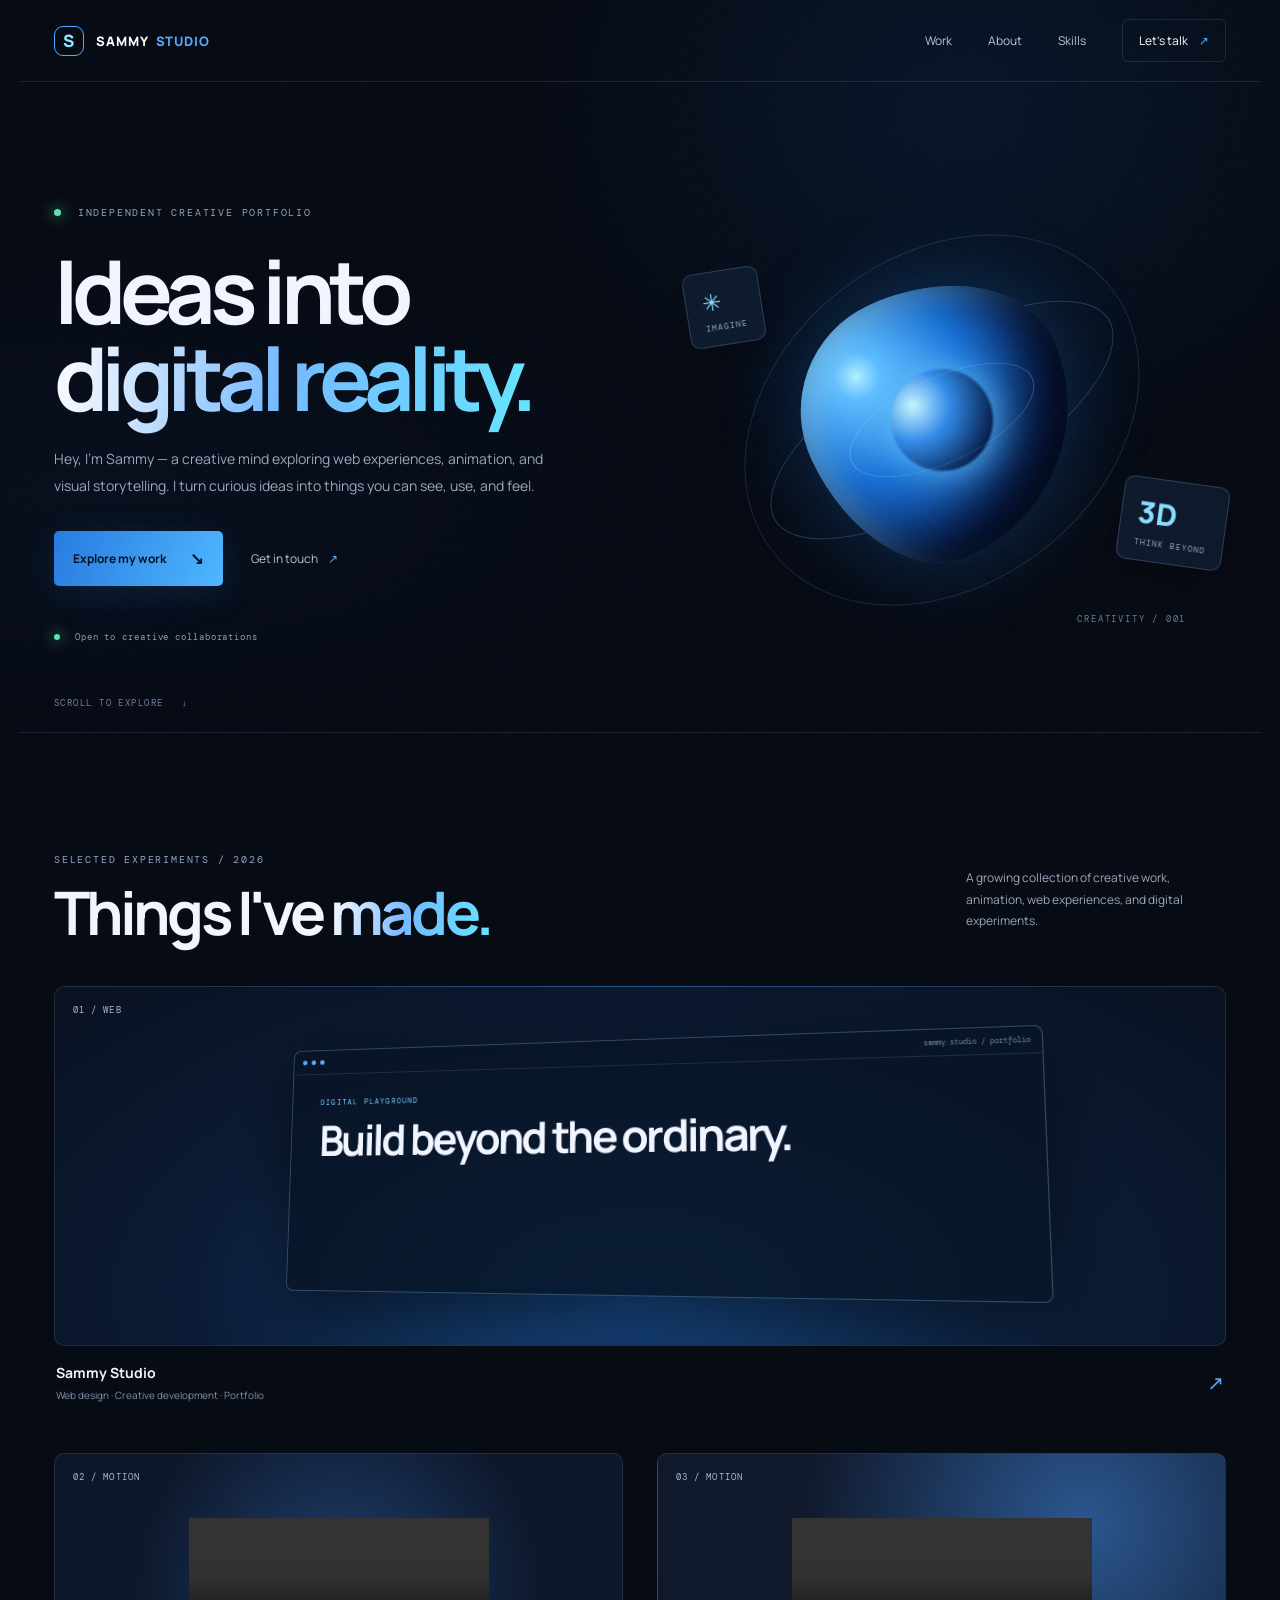
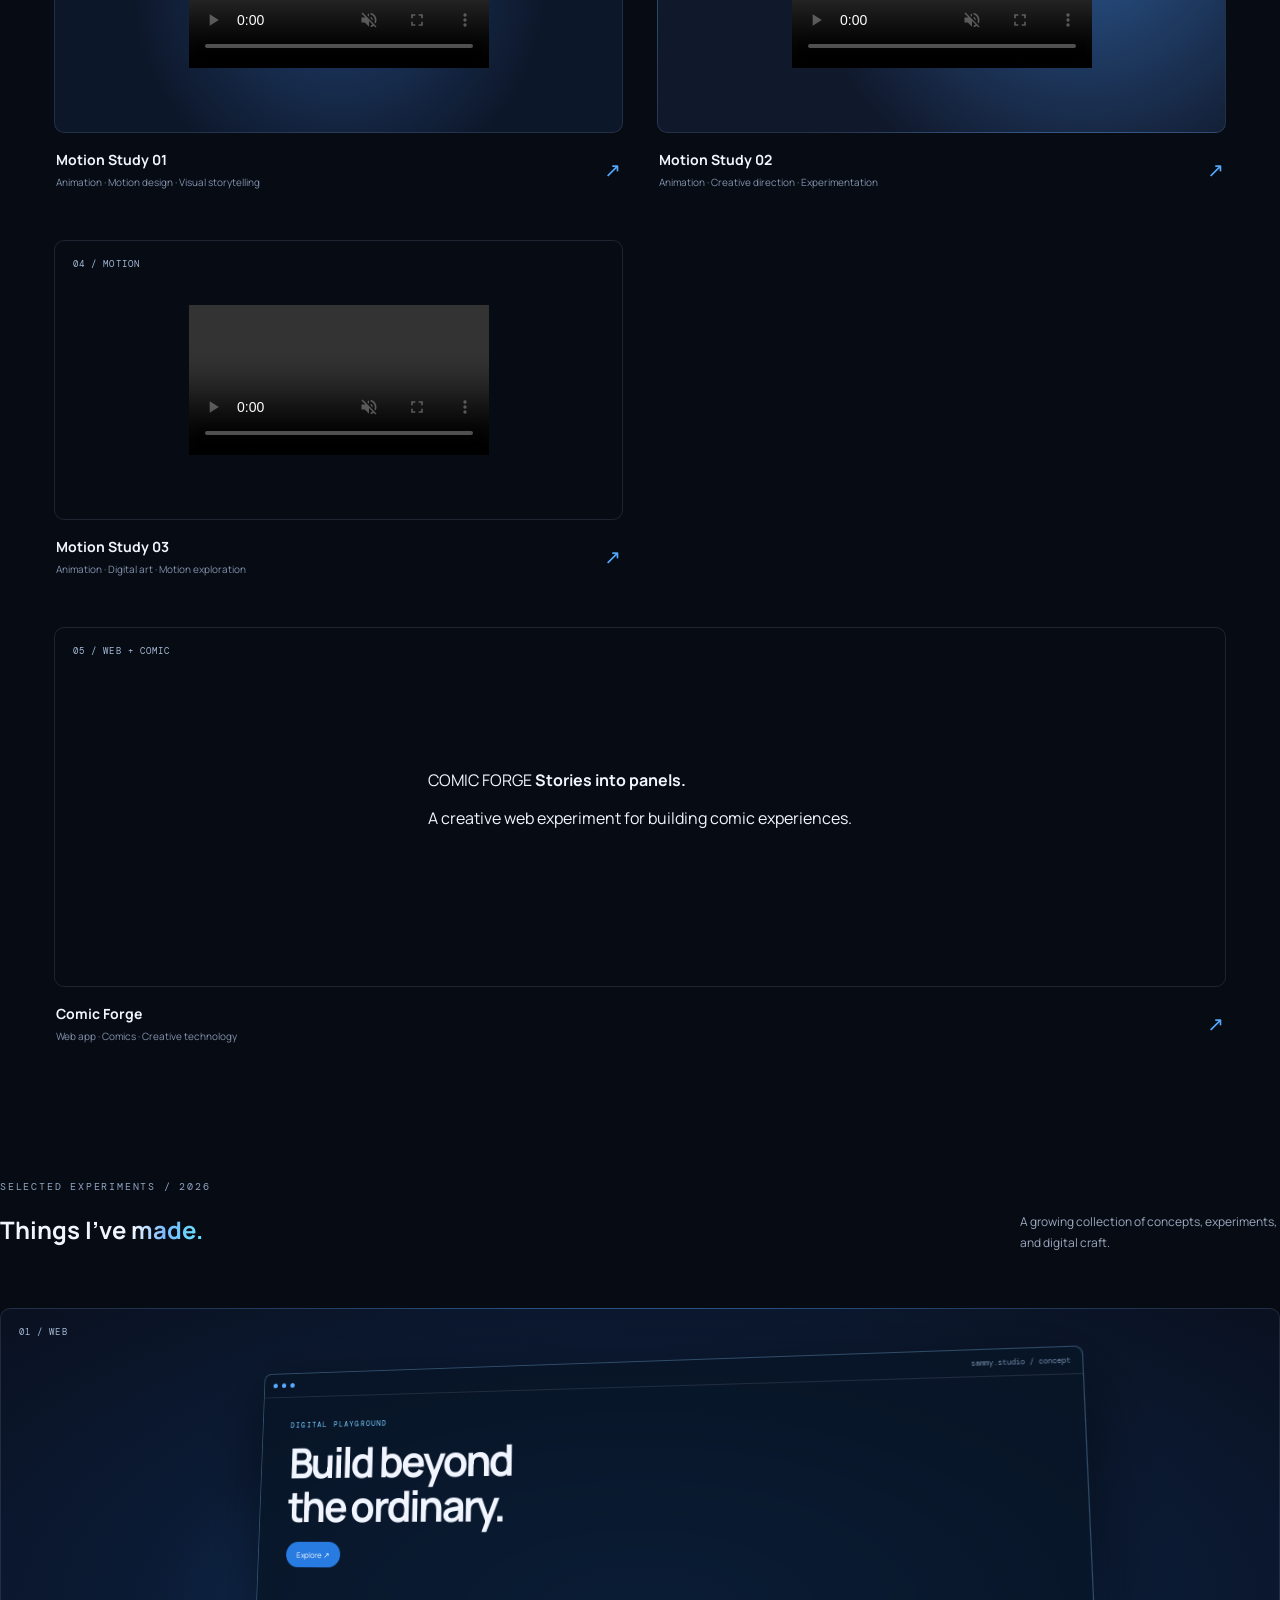
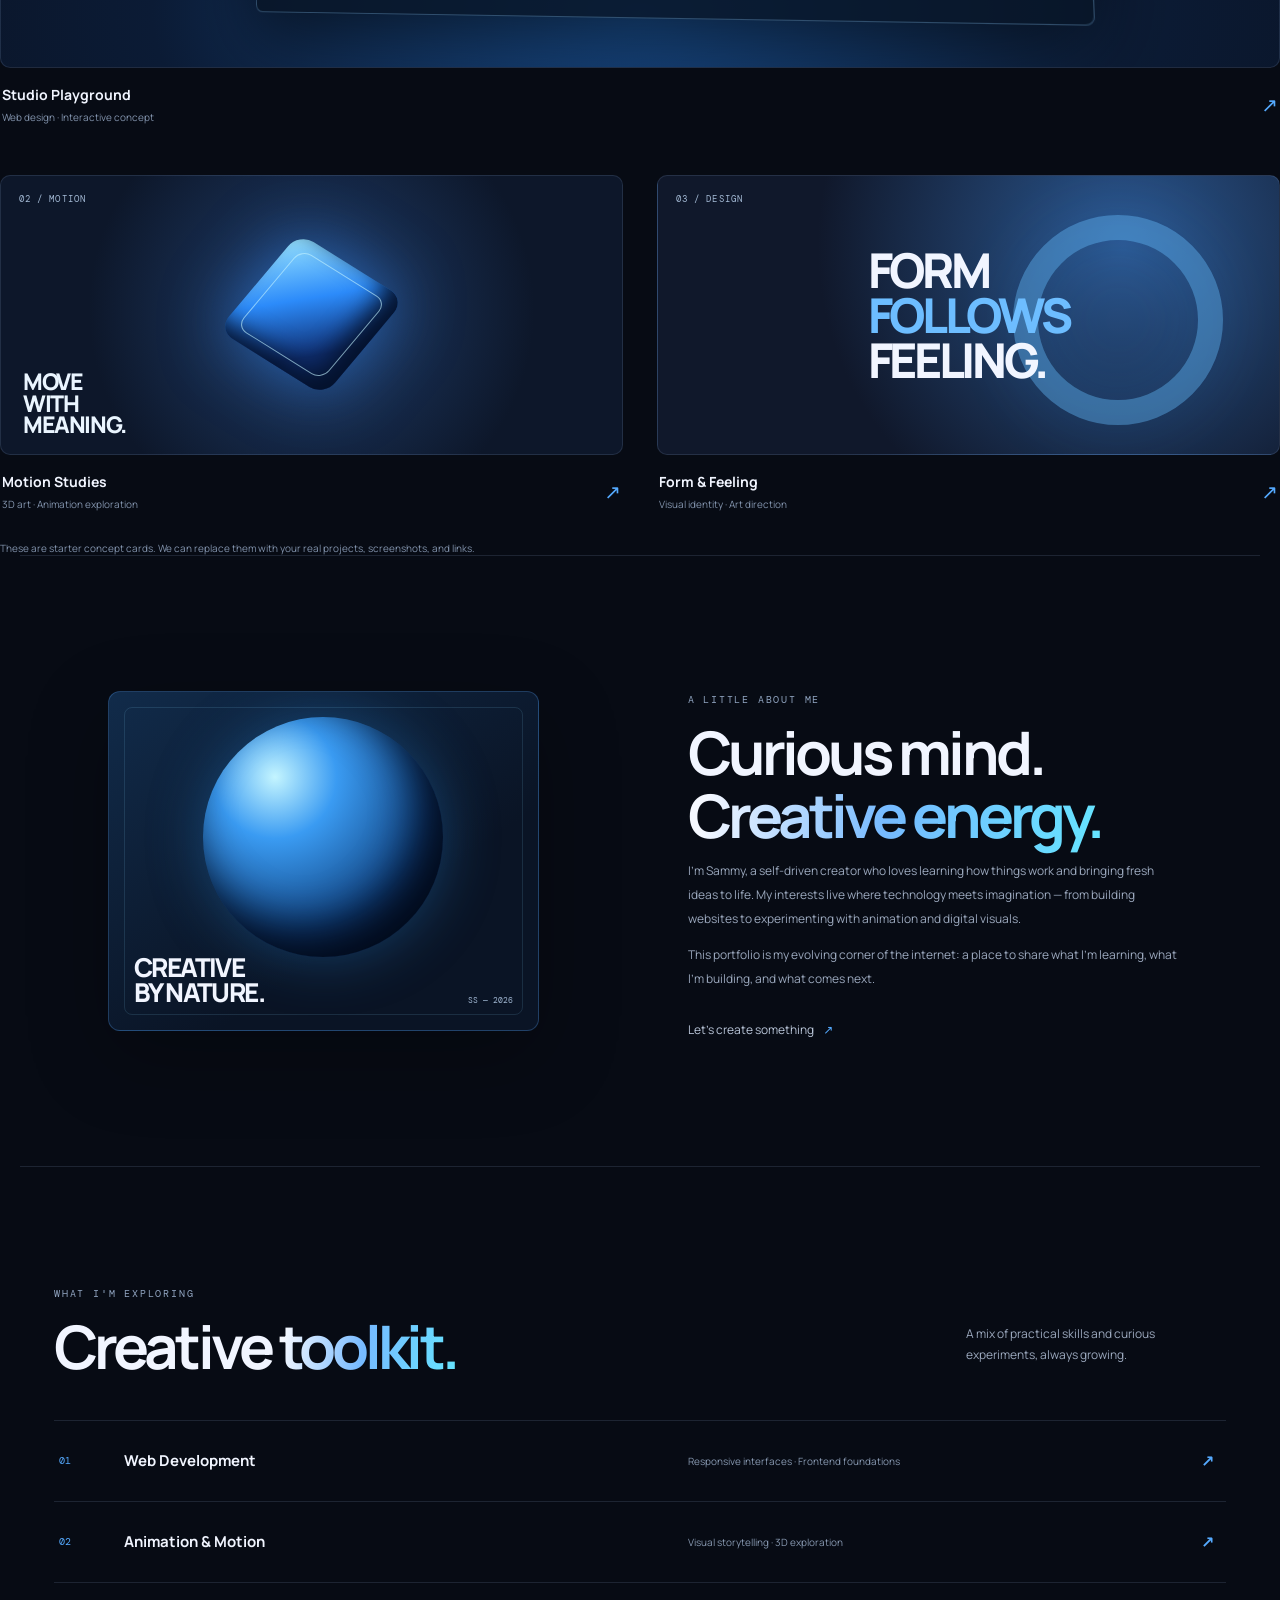
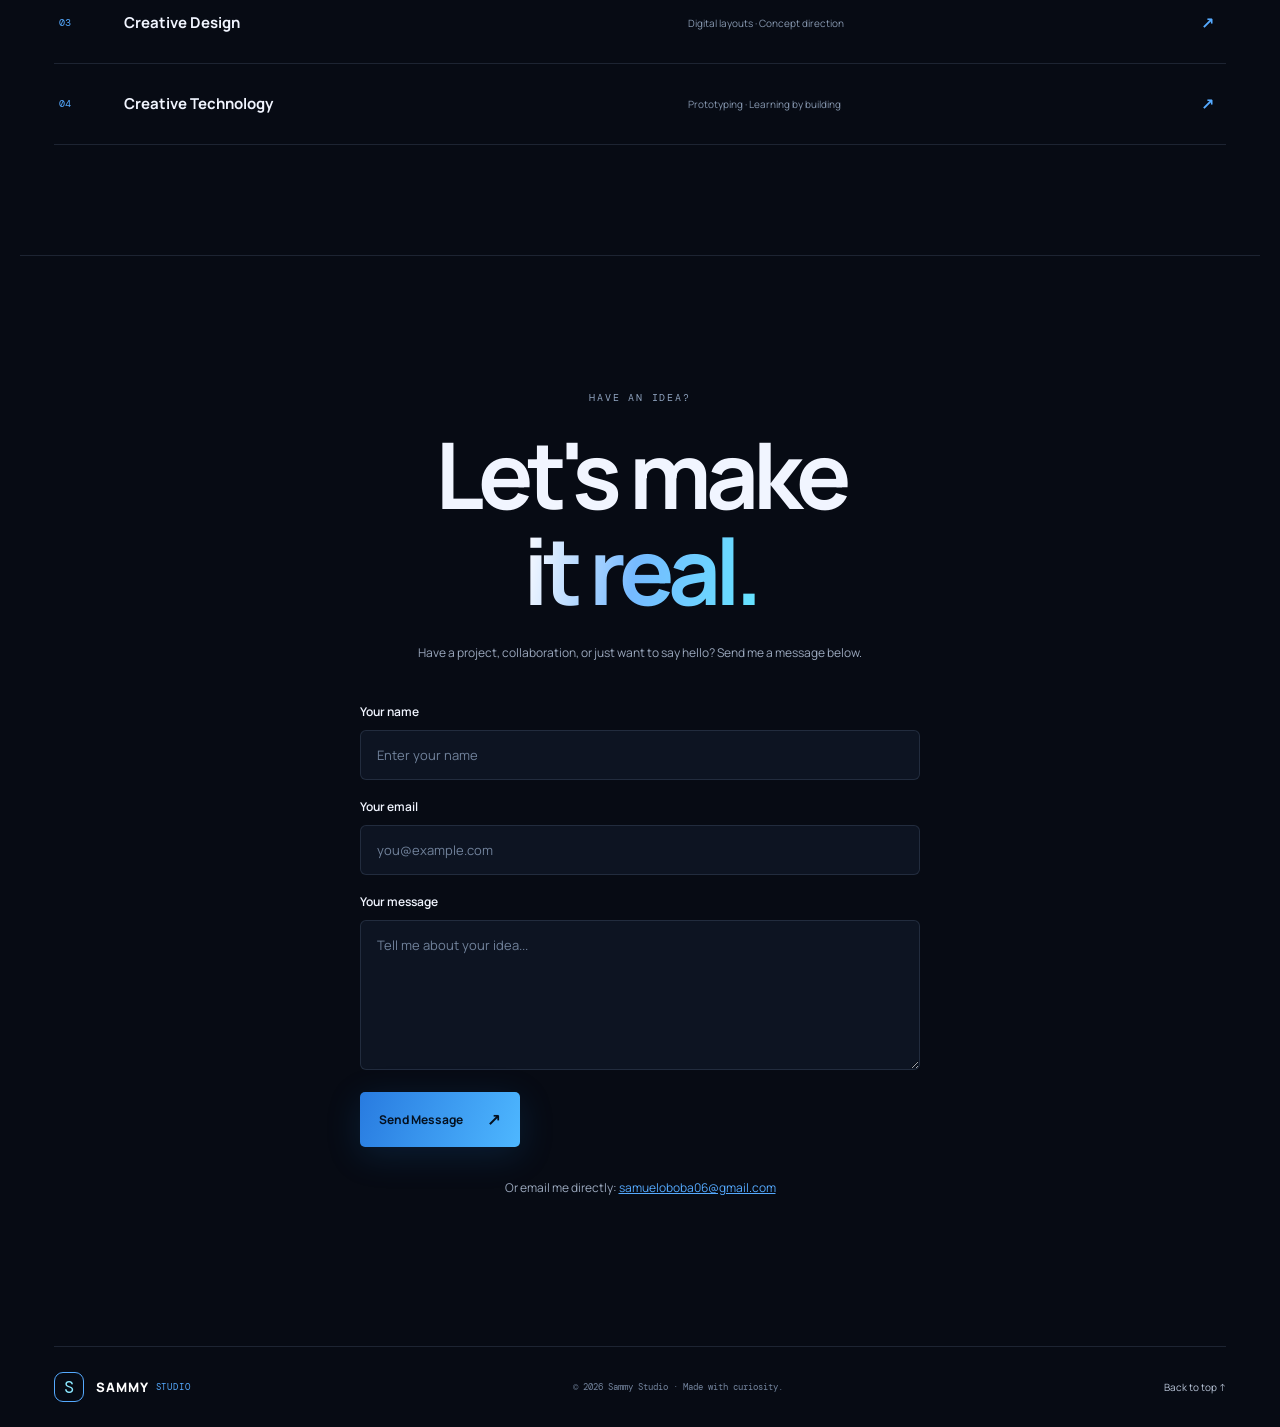
==== index.html @ 6eb40ecf "Upgrade Work section with animation portfolio" ====
<!doctype html>
<html lang="en">
<head>
  <meta charset="utf-8">
  <meta name="viewport" content="width=device-width, initial-scale=1">
  <meta name="theme-color" content="#070b14">
<meta name="description" content="Explore Sammy Studio, the creative portfolio of Sammy Oboba. Discover web development, animation, digital design, creative experiments, and visual storytelling.">
<meta name="author" content="Sammy Oboba">
<meta name="robots" content="index, follow">
<meta name="google-site-verification" content="6z8TaDFOB6Qj9SdnZhwxm7fcAwrLEyu1eIKsAoFctFU" />
<meta property="og:type" content="website">
<meta property="og:title" content="Sammy Studio — Creative Portfolio">
<meta property="og:description" content="Ideas into digital reality. Explore creative web experiences, animation, and visual storytelling by Sammy.">
<meta property="og:url" content="https://sammy-studio-ten.vercel.app/">
<meta name="twitter:card" content="summary"> 
  <title>Sammy Studio — Creative Portfolio</title>
  <link rel="stylesheet" href="styles.css">
</head>
<body>
  <div class="noise"></div>
  <header class="nav">
    <a class="brand" href="#home"><span class="brand-mark">S</span> SAMMY<span class="blue">STUDIO</span></a>
    <button class="menu" aria-label="Toggle menu" aria-expanded="false">☰</button>
    <nav>
      <a href="#work">Work</a><a href="#about">About</a><a href="#skills">Skills</a>
      <a class="nav-cta" href="#contact">Let's talk <span>↗</span></a>
    </nav>
  </header>
  <main>
    <section class="hero" id="home">
      <div class="hero-copy">
        <p class="eyebrow"><i></i> INDEPENDENT CREATIVE PORTFOLIO</p>
        <h1>Ideas into<br><span class="gradient">digital reality.</span></h1>
        <p class="intro">Hey, I'm Sammy — a creative mind exploring web experiences, animation, and visual storytelling. I turn curious ideas into things you can see, use, and feel.</p>
        <div class="actions">
          <a class="button primary" href="#work">Explore my work <span>↘</span></a>
          <a class="text-link" href="#contact">Get in touch <span>↗</span></a>
        </div>
        <div class="availability"><span class="pulse"></span> Open to creative collaborations</div>
      </div>
      <div class="hero-art" aria-label="Abstract 3D blue sculptural artwork">
        <div class="orbit orbit-one"></div><div class="orbit orbit-two"></div>
        <div class="orb"><div class="orb-core"></div></div>
        <div class="float-card card-a">✳ <small>IMAGINE</small></div>
        <div class="float-card card-b"><span>3D</span><small>THINK BEYOND</small></div>
        <div class="art-caption">CREATIVITY / 001</div>
      </div>
      <div class="scroll-note">SCROLL TO EXPLORE <span>↓</span></div>
    </section>

  <section class="work section" id="work">
  <div class="section-head">
    <div>
      <p class="eyebrow">SELECTED EXPERIMENTS / 2026</p>
      <h2>Things I've <span class="gradient">made.</span></h2>
    </div>
    <p class="section-note">
      A growing collection of creative work, animation, web experiences, and digital experiments.
    </p>
  </div>

  <div class="project-grid">

    <!-- WEB / PORTFOLIO -->
    <article class="project project-wide">
      <div class="project-visual visual-one">
        <div class="window">
          <div class="window-top">
            <b></b><b></b><b></b>
            <span>sammy.studio / portfolio</span>
          </div>
          <div class="window-body">
            <div class="mini-label">DIGITAL PLAYGROUND</div>
            <strong>Build beyond the ordinary.</strong>
          </div>
        </div>
        <span class="visual-index">01 / WEB</span>
      </div>

      <div class="project-meta">
        <div>
          <h3>Sammy Studio</h3>
          <p>Web design · Creative development · Portfolio</p>
        </div>
        <span class="arrow">↗</span>
      </div>
    </article>


    <!-- ANIMATION 01 -->
    <article class="project">
      <div class="project-visual visual-two">
        <video controls muted playsinline preload="metadata">
          <source src="VID-20261006-WA0003.mp4" type="video/mp4">
          Your browser does not support video playback.
        </video>
        <span class="visual-index">02 / MOTION</span>
      </div>

      <div class="project-meta">
        <div>
          <h3>Motion Study 01</h3>
          <p>Animation · Motion design · Visual storytelling</p>
        </div>
        <span class="arrow">↗</span>
      </div>
    </article>


    <!-- ANIMATION 02 -->
    <article class="project">
      <div class="project-visual visual-three">
        <video controls muted playsinline preload="metadata">
          <source src="VID-20261006-WA0004.mp4" type="video/mp4">
          Your browser does not support video playback.
        </video>
        <span class="visual-index">03 / MOTION</span>
      </div>

      <div class="project-meta">
        <div>
          <h3>Motion Study 02</h3>
          <p>Animation · Creative direction · Experimentation</p>
        </div>
        <span class="arrow">↗</span>
      </div>
    </article>


    <!-- ANIMATION 03 -->
    <article class="project">
      <div class="project-visual visual-four">
        <video controls muted playsinline preload="metadata">
          <source src="VID-20261006-WA0005.mp4" type="video/mp4">
          Your browser does not support video playback.
        </video>
        <span class="visual-index">04 / MOTION</span>
      </div>

      <div class="project-meta">
        <div>
          <h3>Motion Study 03</h3>
          <p>Animation · Digital art · Motion exploration</p>
        </div>
        <span class="arrow">↗</span>
      </div>
    </article>


    <!-- COMIC FORGE -->
    <article class="project project-wide">
      <div class="project-visual visual-five">
        <div class="comic-preview">
          <span class="comic-label">COMIC FORGE</span>
          <strong>Stories into panels.</strong>
          <p>A creative web experiment for building comic experiences.</p>
        </div>
        <span class="visual-index">05 / WEB + COMIC</span>
      </div>

      <div class="project-meta">
        <div>
          <h3>Comic Forge</h3>
          <p>Web app · Comics · Creative technology</p>
        </div>
        <span class="arrow">↗</span>
      </div>
    </article>

  </div>
      </section>
      <div class="section-head">
        <div><p class="eyebrow">SELECTED EXPERIMENTS / 2026</p><h2>Things I've <span class="gradient">made.</span></h2></div>
        <p class="section-note">A growing collection of concepts, experiments, and digital craft.</p>
      </div>
      <div class="project-grid">
        <article class="project project-wide">
          <div class="project-visual visual-one">
            <div class="window">
              <div class="window-top"><b></b><b></b><b></b><span>sammy.studio / concept</span></div>
              <div class="window-body"><div class="mini-label">DIGITAL PLAYGROUND</div><strong>Build beyond<br>the ordinary.</strong><div class="mini-pill">Explore ↗</div></div>
            </div>
            <span class="visual-index">01 / WEB</span>
          </div>
          <div class="project-meta"><div><h3>Studio Playground</h3><p>Web design · Interactive concept</p></div><span class="arrow">↗</span></div>
        </article>
        <article class="project">
          <div class="project-visual visual-two"><div class="shape-cube"><span></span></div><span class="visual-index">02 / MOTION</span><div class="visual-word">MOVE<br>WITH<br>MEANING.</div></div>
          <div class="project-meta"><div><h3>Motion Studies</h3><p>3D art · Animation exploration</p></div><span class="arrow">↗</span></div>
        </article>
        <article class="project">
          <div class="project-visual visual-three"><div class="poster-type">FORM<br><em>FOLLOWS</em><br>FEELING.</div><div class="poster-ring"></div><span class="visual-index">03 / DESIGN</span></div>
          <div class="project-meta"><div><h3>Form & Feeling</h3><p>Visual identity · Art direction</p></div><span class="arrow">↗</span></div>
        </article>
      </div>
      <p class="demo-note">These are starter concept cards. We can replace them with your real projects, screenshots, and links.</p>
    </section>

    <section class="about section" id="about">
      <div class="about-visual"><div class="about-frame"><div class="about-sphere"></div><span>CREATIVE<br>BY NATURE.</span><small>SS — 2026</small></div></div>
      <div class="about-copy">
        <p class="eyebrow">A LITTLE ABOUT ME</p>
        <h2>Curious mind.<br><span class="gradient">Creative energy.</span></h2>
        <p>I'm Sammy, a self-driven creator who loves learning how things work and bringing fresh ideas to life. My interests live where technology meets imagination — from building websites to experimenting with animation and digital visuals.</p>
        <p>This portfolio is my evolving corner of the internet: a place to share what I'm learning, what I'm building, and what comes next.</p>
        <a class="text-link" href="#contact">Let's create something <span>↗</span></a>
      </div>
    </section>

    <section class="skills section" id="skills">
      <div class="section-head">
        <div><p class="eyebrow">WHAT I'M EXPLORING</p><h2>Creative <span class="gradient">toolkit.</span></h2></div>
        <p class="section-note">A mix of practical skills and curious experiments, always growing.</p>
      </div>
      <div class="skill-list">
        <div><span>01</span><h3>Web Development</h3><p>Responsive interfaces · Frontend foundations</p><b>↗</b></div>
        <div><span>02</span><h3>Animation & Motion</h3><p>Visual storytelling · 3D exploration</p><b>↗</b></div>
        <div><span>03</span><h3>Creative Design</h3><p>Digital layouts · Concept direction</p><b>↗</b></div>
        <div><span>04</span><h3>Creative Technology</h3><p>Prototyping · Learning by building</p><b>↗</b></div>
      </div>
    </section>

    <section class="contact section" id="contact">
      <p class="eyebrow">HAVE AN IDEA?</p>
      <h2>Let's make<br><span class="gradient">it real.</span></h2>
      <p>Have a project, collaboration, or just want to say hello? Send me a message below.</p>
      <form action="https://formspree.io/f/xdekqbvd" method="POST" class="contact-form">
        <label for="contact-name">Your name</label>
        <input id="contact-name" type="text" name="name" autocomplete="name" placeholder="Enter your name" required>
        <label for="contact-email">Your email</label>
        <input id="contact-email" type="email" name="email" autocomplete="email" placeholder="you@example.com" required>
        <label for="contact-message">Your message</label>
        <textarea id="contact-message" name="message" rows="6" placeholder="Tell me about your idea..." required></textarea>
        <input type="hidden" name="_subject" value="New message from Sammy Studio portfolio">
        <button class="button primary" type="submit">Send Message <span>↗</span></button>
      </form>
      <p class="contact-email">Or email me directly: <a href="mailto:samueloboba06@gmail.com">samueloboba06@gmail.com</a></p>
    </section>
  </main>
  <footer>
    <a class="brand" href="#home"><span class="brand-mark">S</span> SAMMY<span class="blue">STUDIO</span></a>
    <span>© 2026 Sammy Studio · Made with curiosity.</span>
    <a href="#home">Back to top ↑</a>
  </footer>
  <script src="script.js"></script>
</body>
</html>
---- styles.css ----
@import url('https://fonts.googleapis.com/css2?family=DM+Mono:wght@400;500&family=Manrope:wght@400;500;600;700;800&display=swap');
:root{--bg:#070b14;--panel:#0d1422;--text:#f1f5ff;--muted:#9ba8bd;--blue:#55aaff;--cyan:#8be8ff;--line:rgba(164,190,230,.14)}*{box-sizing:border-box}html{scroll-behavior:smooth;scroll-padding-top:90px}body{margin:0;background:var(--bg);color:var(--text);font-family:Manrope,system-ui,sans-serif;overflow-x:hidden}body:before{content:"";position:fixed;inset:0;pointer-events:none;background:radial-gradient(ellipse at 75% 12%,rgba(26,105,210,.12),transparent 34%),radial-gradient(ellipse at 8% 55%,rgba(25,74,150,.08),transparent 38%);z-index:-1}.noise{position:fixed;inset:0;opacity:.035;pointer-events:none;z-index:5;background-image:url("data:image/svg+xml,%3Csvg viewBox='0 0 180 180' xmlns='http://www.w3.org/2000/svg'%3E%3Cfilter id='n'%3E%3CfeTurbulence type='fractalNoise' baseFrequency='.9' numOctaves='3' stitchTiles='stitch'/%3E%3C/filter%3E%3Crect width='100%25' height='100%25' filter='url(%23n)' opacity='.4'/%3E%3C/svg%3E")}.nav{height:82px;display:flex;align-items:center;justify-content:space-between;max-width:1240px;padding:0 34px;margin:auto;border-bottom:1px solid var(--line);position:relative;z-index:10}.brand{display:flex;align-items:center;gap:7px;color:white;text-decoration:none;font-weight:800;letter-spacing:.07em;font-size:13px}.brand-mark{display:grid;place-items:center;width:30px;height:30px;border:1px solid var(--blue);border-radius:9px;color:var(--cyan);font-size:17px;margin-right:5px}.blue{color:var(--blue)}nav{display:flex;align-items:center;gap:36px}nav a,.text-link,footer>a{font-size:12px;color:#b9c5d8;text-decoration:none;transition:.2s}nav a:hover,.text-link:hover,footer>a:hover{color:white}.nav-cta{border:1px solid var(--line);padding:12px 16px;border-radius:6px;color:white}nav span{color:var(--blue);margin-left:9px}.menu{display:none;background:none;border:0;color:white;font-size:22px}.hero{max-width:1240px;margin:auto;min-height:650px;padding:95px 34px 70px;display:grid;grid-template-columns:1.03fr .97fr;align-items:center;position:relative}.eyebrow{font:10px 'DM Mono',monospace;letter-spacing:.18em;color:#90a4c0}.eyebrow i,.pulse{display:inline-block;width:7px;height:7px;border-radius:50%;background:#58e5b0;box-shadow:0 0 14px #58e5b0;margin-right:9px}.hero h1{font-size:clamp(50px,7vw,88px);letter-spacing:-.075em;line-height:.99;margin:28px 0 25px;font-weight:700}.gradient{background:linear-gradient(100deg,#f5f8ff 5%,#76baff 48%,#65e5ff 100%);-webkit-background-clip:text;background-clip:text;color:transparent}.intro{max-width:490px;color:var(--muted);font-size:14px;line-height:1.9}.actions{display:flex;align-items:center;gap:28px;margin-top:32px}.button{display:inline-flex;align-items:center;gap:24px;padding:16px 19px;border-radius:5px;text-decoration:none;font-size:12px;font-weight:700}.primary{background:linear-gradient(110deg,#287be0,#4eb7ff);color:#04101f;box-shadow:0 8px 35px #1e7ad52b}.button span{font-size:17px}.text-link span{color:var(--blue);margin-left:8px}.availability{margin-top:45px;color:#8b9bb2;font:9px 'DM Mono',monospace;letter-spacing:.1em}.availability .pulse{width:6px;height:6px}.hero-art{height:460px;position:relative;display:grid;place-items:center;perspective:900px}.orb{width:270px;height:270px;border-radius:43% 57% 62% 38%/43% 40% 60% 57%;background:radial-gradient(circle at 28% 22%,#b4efff 0,#5ebdff 8%,#1871d8 36%,#0c2d72 69%,#07142f 100%);box-shadow:inset -25px -25px 55px #030918,inset 12px 12px 28px #a0e5ff75,0 0 85px #1c81ed50;transform:rotate(-25deg);animation:float 7s ease-in-out infinite;position:relative}.orb:after{content:"";position:absolute;inset:13%;border:1px solid #a9e7ff52;border-radius:50%;transform:rotateX(65deg) rotateZ(30deg)}.orb-core{position:absolute;inset:31%;border-radius:50%;background:radial-gradient(circle at 30% 25%,#c7f5ff,#328be9 35%,#061a44 80%);filter:blur(1px);box-shadow:0 0 40px #69caff}.orbit{position:absolute;width:390px;height:150px;border:1px solid #55aaff48;border-radius:50%;transform:rotate(-31deg)}.orbit-two{width:330px;height:430px;transform:rotate(52deg);border-color:#75dfff27}.float-card{position:absolute;background:#101e32c9;border:1px solid #8bcaff38;backdrop-filter:blur(12px);box-shadow:0 15px 40px #0005;border-radius:10px;padding:13px 16px;color:#8bdcff}.float-card small{display:block;font:8px 'DM Mono',monospace;letter-spacing:.12em;color:#8ea7c4;margin-top:5px}.card-a{top:80px;left:5%;font-size:23px;transform:rotate(-9deg)}.card-b{right:0;bottom:85px;transform:rotate(8deg)}.card-b span{font-size:30px;font-weight:800}.art-caption{position:absolute;bottom:25px;right:7%;font:9px 'DM Mono';letter-spacing:.2em;color:#627b9c}.scroll-note{position:absolute;bottom:23px;left:34px;font:9px 'DM Mono';letter-spacing:.16em;color:#71849f}.scroll-note span{color:var(--blue);margin-left:12px}.section{max-width:1240px;margin:auto;padding:110px 34px}.work{border-top:1px solid var(--line)}.section-head{display:flex;justify-content:space-between;align-items:end;margin-bottom:42px}.section h2,.contact h2{font-size:clamp(38px,5vw,60px);letter-spacing:-.065em;line-height:1.05;margin:15px 0 0}.section-note{max-width:260px;color:var(--muted);font-size:12px;line-height:1.8}.project-grid{display:grid;grid-template-columns:1fr 1fr;gap:34px}.project-wide{grid-column:span 2}.project-visual{height:280px;border:1px solid var(--line);border-radius:10px;position:relative;overflow:hidden;display:grid;place-items:center}.project-wide .project-visual{height:360px}.visual-one{background:radial-gradient(ellipse at 50% 85%,#174b8a,#0b1b35 54%,#0a1120)}.window{width:65%;height:72%;border:1px solid #8acaff4d;border-radius:8px;background:#081426d9;box-shadow:0 20px 70px #0008;transform:perspective(700px) rotateX(4deg) rotateY(-8deg);overflow:hidden}.window-top{height:26px;border-bottom:1px solid #ffffff1a;display:flex;align-items:center;padding:0 10px;gap:5px}.window-top b{width:5px;height:5px;border-radius:50%;background:#59aaff}.window-top span{margin-left:auto;color:#7189a6;font:7px 'DM Mono'}.window-body{padding:25px 32px}.mini-label{font:8px 'DM Mono';letter-spacing:.15em;color:#75caff}.window-body strong{display:block;font-size:clamp(24px,4vw,45px);line-height:1.05;letter-spacing:-.06em;margin:13px 0}.mini-pill{font-size:8px;background:#287be0;color:white;border-radius:20px;padding:8px 12px;display:inline-block}.visual-index{position:absolute;left:18px;top:17px;font:9px 'DM Mono';letter-spacing:.12em;color:#a4bad5}.visual-two{background:radial-gradient(circle at 50% 48%,#203f6d,#0d172a 65%)}.shape-cube{width:125px;height:125px;position:absolute;transform:rotate(32deg) skew(-8deg);background:linear-gradient(135deg,#9de8ff,#2c8bfa 40%,#102f71 75%);box-shadow:inset -20px -10px 25px #04112b,0 0 65px #368cfb88;border-radius:17px}.shape-cube:before{content:"";position:absolute;inset:12px;border:1px solid #c4f4ff9c;border-radius:12px}.visual-word{position:absolute;bottom:18px;left:22px;font-size:23px;line-height:.94;font-weight:800;letter-spacing:-.06em;color:#eaf5ff}.visual-three{background:radial-gradient(circle at 75% 25%,#2b5790,#10182b 60%)}.poster-type{font-size:clamp(27px,4vw,48px);line-height:.94;font-weight:800;letter-spacing:-.07em;z-index:1}.poster-type em{font-style:normal;color:#6dbdff}.poster-ring{position:absolute;width:210px;height:210px;border:25px solid #68bfff66;border-radius:50%;right:9%;top:14%;filter:drop-shadow(0 0 30px #2987df7a)}.project-meta{display:flex;justify-content:space-between;align-items:center;padding:17px 2px}.project-meta h3{font-size:14px;margin:0 0 6px}.project-meta p,.demo-note{font-size:10px;color:#8293ac;margin:0}.arrow{color:var(--blue);font-size:20px}.demo-note{margin-top:13px}.about{display:grid;grid-template-columns:1fr 1fr;gap:95px;align-items:center;border-top:1px solid var(--line)}.about-visual{display:grid;place-items:center;min-height:390px}.about-frame{width:80%;height:340px;border:1px solid #5baaff44;border-radius:12px;background:linear-gradient(145deg,#112b4a,#0a1425 65%);position:relative;overflow:hidden;display:flex;align-items:end;padding:25px;box-shadow:0 25px 80px #0004}.about-frame:before{content:"";position:absolute;inset:15px;border:1px solid #8ad5ff22;border-radius:8px}.about-sphere{position:absolute;width:240px;height:240px;top:25px;left:50%;transform:translateX(-50%);border-radius:50%;background:radial-gradient(circle at 30% 25%,#c4f5ff,#3a9bf2 25%,#10417e 65%,#07162d);box-shadow:inset -20px -25px 45px #020a1b,0 0 55px #278fe65a}.about-frame span{font-size:26px;line-height:.95;font-weight:800;letter-spacing:-.06em;z-index:1}.about-frame small{margin-left:auto;z-index:1;font:8px 'DM Mono';color:#a0b6d1}.about-copy p:not(.eyebrow){font-size:12px;line-height:2;color:var(--muted);max-width:490px}.about-copy .text-link{display:inline-block;margin-top:18px}.skills{border-top:1px solid var(--line)}.skill-list{border-top:1px solid var(--line);margin-top:35px}.skill-list>div{display:grid;grid-template-columns:55px 1.1fr 1fr 20px;align-items:center;padding:23px 5px;border-bottom:1px solid var(--line);gap:10px}.skill-list span{font:10px 'DM Mono';color:var(--blue)}.skill-list h3{font-size:15px;margin:0}.skill-list p{font-size:10px;color:#8798b0}.skill-list b{color:var(--blue)}.contact{text-align:center;border-top:1px solid var(--line);padding-top:125px;padding-bottom:125px}.contact .eyebrow{margin-bottom:22px}.contact h2{font-size:clamp(55px,8vw,92px)}.contact>p:not(.eyebrow){font-size:12px;color:var(--muted);margin:25px 0}.contact .button{margin:12px auto 20px}.contact small{display:block;color:#60738e;font-size:9px}footer{border-top:1px solid var(--line);max-width:1172px;margin:auto;padding:25px 0;display:flex;align-items:center;justify-content:space-between}footer span{font:9px 'DM Mono';color:#73849d}footer>a{font-size:10px}@keyframes float{0%,100%{transform:translateY(0) rotate(-25deg)}50%{transform:translateY(-17px) rotate(-17deg)}}@media(max-width:760px){.nav{height:70px;padding:0 20px}.menu{display:block}nav{display:none;position:absolute;top:69px;left:0;right:0;padding:22px;background:#0b1321;border-bottom:1px solid var(--line);flex-direction:column;gap:22px}nav.open{display:flex}.hero{padding:70px 22px 65px;grid-template-columns:1fr;min-height:auto}.hero h1{font-size:clamp(52px,13vw,78px)}.hero-art{height:340px;margin-top:25px}.orb{width:205px;height:205px}.orbit{width:300px;height:120px}.orbit-two{height:320px;width:240px}.card-a{left:4%;top:45px}.card-b{right:4%;bottom:42px}.scroll-note{left:22px;bottom:20px}.section{padding:78px 22px}.section-head{display:block}.section-note{margin-top:18px}.project-grid{grid-template-columns:1fr;gap:20px}.project-wide{grid-column:auto}.project-wide .project-visual{height:270px}.project-visual{height:250px}.window{width:82%}.window-body{padding:20px}.about{grid-template-columns:1fr;gap:30px}.about-visual{min-height:310px}.about-frame{height:290px;width:88%}.about-sphere{width:195px;height:195px}.skill-list>div{grid-template-columns:30px 1fr 18px}.skill-list p{grid-column:2;grid-row:2;margin:5px 0 0}.skill-list b{grid-column:3;grid-row:1/3}footer{margin:0 22px;gap:15px;flex-wrap:wrap}footer span{order:3;width:100%}}@media(prefers-reduced-motion:reduce){html{scroll-behavior:auto}*,*:before,*:after{animation:none!important;transition:none!important}}
/* Sammy Studio contact form */
.contact-form {
  width: min(100%, 560px);
  margin: 34px auto 0;
  display: flex;
  flex-direction: column;
  align-items: stretch;
  gap: 10px;
  text-align: left;
}

.contact-form label {
  color: var(--text);
  font-size: 12px;
  font-weight: 600;
  margin-top: 8px;
}

.contact-form input:not([type="hidden"]),
.contact-form textarea {
  display: block;
  width: 100%;
  min-width: 0;
  padding: 15px 16px;
  border: 1px solid var(--line);
  border-radius: 6px;
  background: var(--panel);
  color: var(--text);
  font: 13px Manrope, system-ui, sans-serif;
  outline: none;
  transition: border-color .2s, box-shadow .2s;
}

.contact-form textarea {
  min-height: 150px;
  resize: vertical;
}

.contact-form input::placeholder,
.contact-form textarea::placeholder {
  color: #71829b;
}

.contact-form input:focus,
.contact-form textarea:focus {
  border-color: var(--blue);
  box-shadow: 0 0 0 3px #55aaff1c;
}

.contact-form .button {
  align-self: flex-start;
  margin: 12px 0 0;
  border: 0;
  cursor: pointer;
  font: 700 12px Manrope, system-ui, sans-serif;
}

.contact-email {
  margin-top: 32px !important;
  color: var(--muted);
  font-size: 12px;
}

.contact-email a {
  color: var(--blue);
  overflow-wrap: anywhere;
}

@media (max-width: 760px) {
  .contact-form {
    width: 100%;
    margin-top: 28px;
  }

  .contact-form .button {
    width: 100%;
    justify-content: center;
  }
}
/* SAMMY STUDIO — FINAL POLISH */

/* Smoother interactions */
a, button, .project, .project-visual {
  transition:
    transform 0.3s ease,
    opacity 0.3s ease,
    border-color 0.3s ease,
    box-shadow 0.3s ease;
}

/* Premium button interaction */
.button.primary {
  position: relative;
  overflow: hidden;
}

.button.primary:hover {
  transform: translateY(-3px);
  box-shadow: 0 12px 35px rgba(55, 153, 255, 0.28);
}

/* Project card interaction */
.project:hover .project-visual {
  border-color: rgba(85, 170, 255, 0.5);
  box-shadow: 0 15px 45px rgba(20, 100, 200, 0.12);
}

.project:hover .arrow {
  transform: translate(4px, -4px);
}

/* Navigation refinement */
nav a {
  position: relative;
}

nav a:not(.nav-cta)::after {
  content: "";
  position: absolute;
  left: 0;
  bottom: -6px;
  width: 0;
  height: 1px;
  background: var(--blue);
  transition: width 0.3s ease;
}

nav a:not(.nav-cta):hover::after {
  width: 100%;
}

/* Better keyboard accessibility */
a:focus-visible,
button:focus-visible,
input:focus-visible,
textarea:focus-visible {
  outline: 2px solid var(--cyan);
  outline-offset: 4px;
}

/* Cleaner form submission feedback */
.form-success {
  padding: 15px 18px;
  margin-top: 20px;
  border: 1px solid rgba(88, 229, 176, 0.3);
  border-radius: 8px;
  background: rgba(88, 229, 176, 0.07);
  color: #8be8bb;
  line-height: 1.7;
}

/* Improve mobile touch interactions */
@media (max-width: 760px) {
  .button,
  .nav-cta {
    min-height: 48px;
  }

  .project:hover .project-visual {
    transform: none;
  }

  .contact {
    padding-top: 90px;
    padding-bottom: 90px;
  }
}

/* Respect reduced-motion preferences */
@media (prefers-reduced-motion: reduce) {
  *,
  *::before,
  *::after {
    scroll-behavior: auto !important;
    animation: none !important;
    transition: none !important;
  }
}
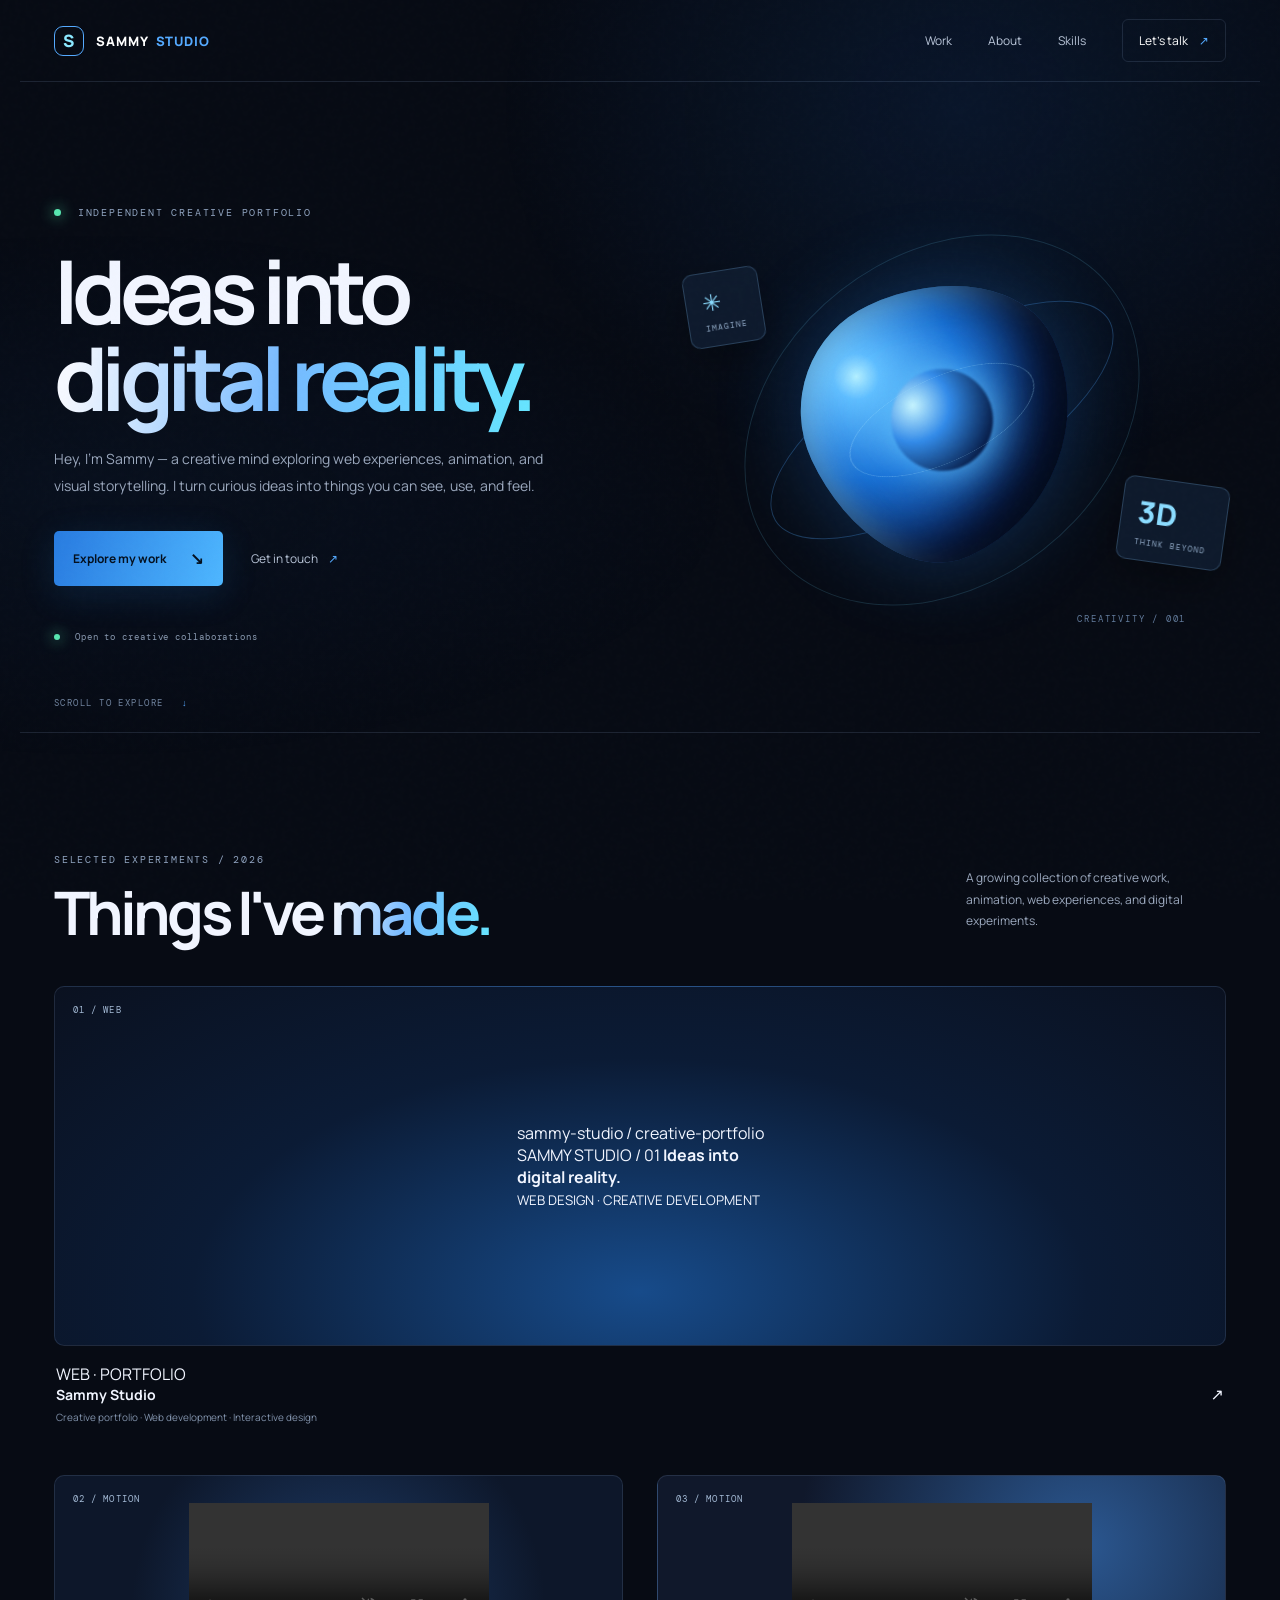
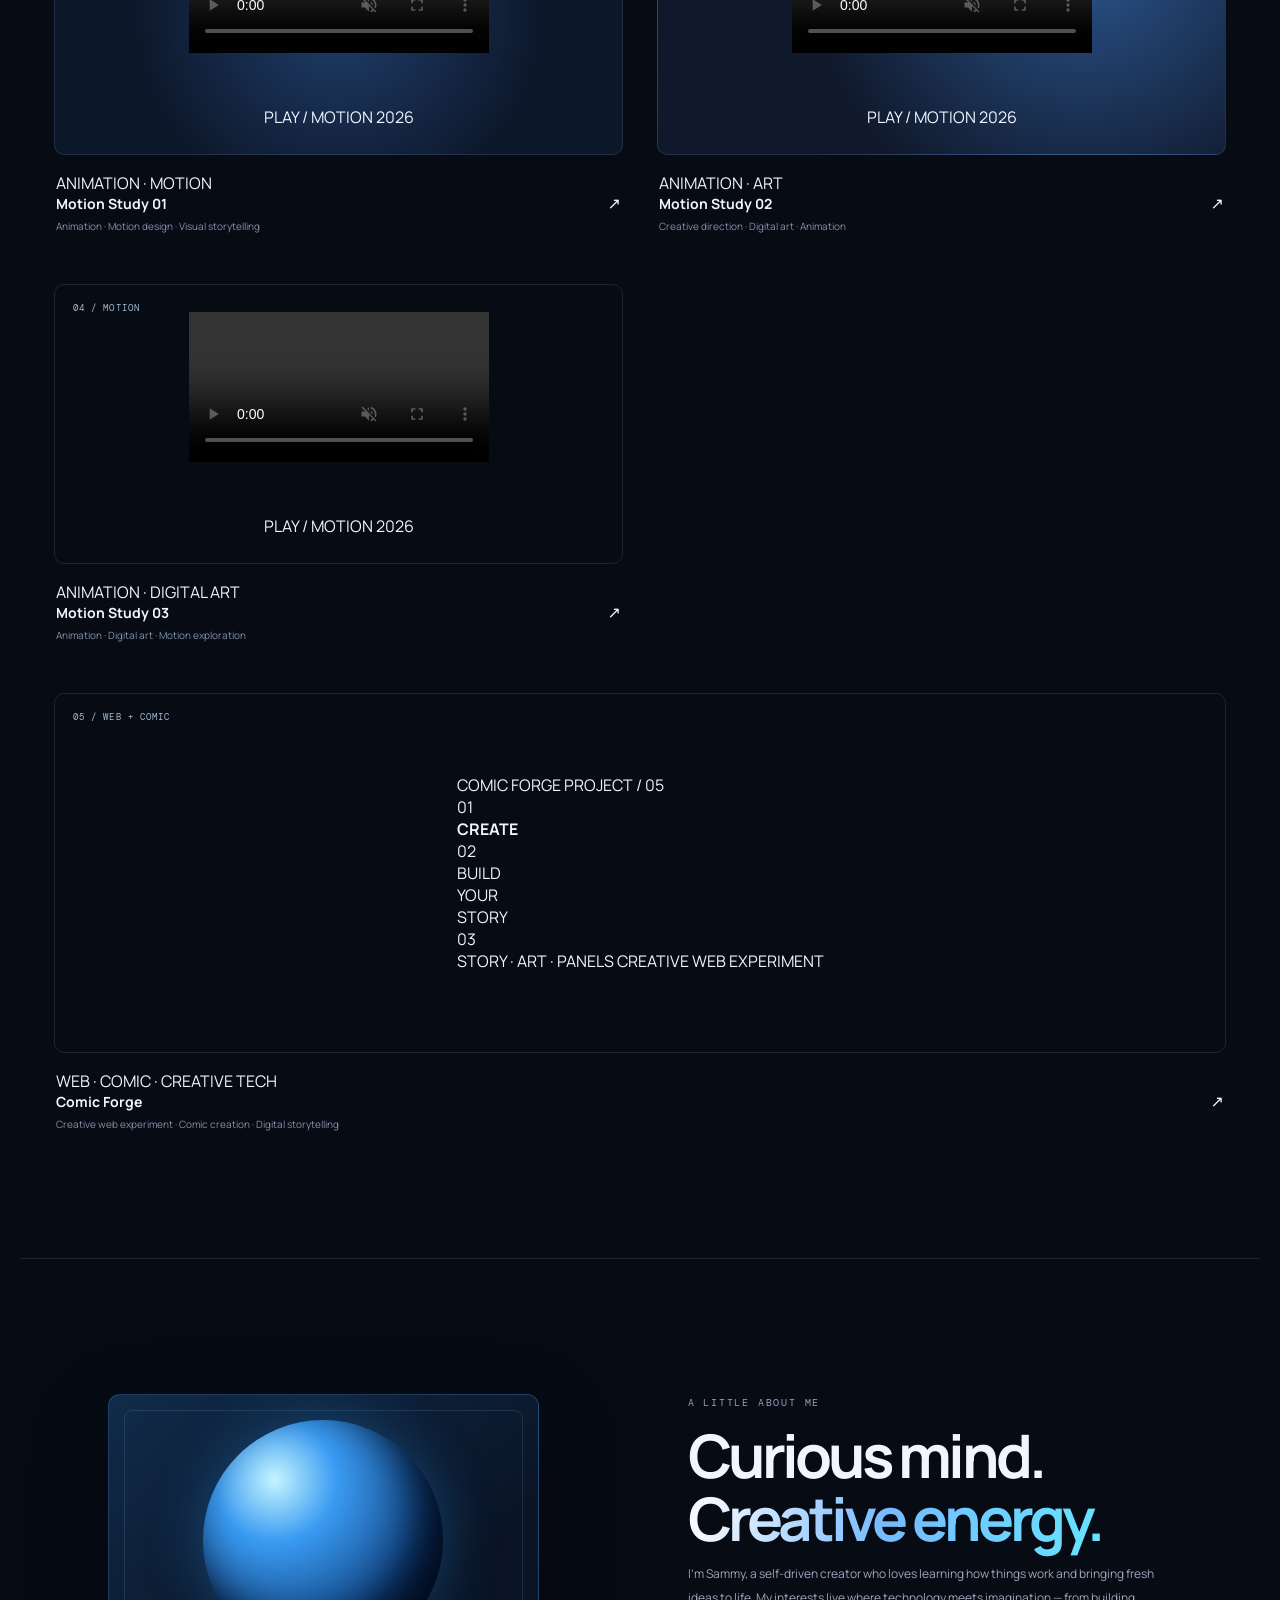
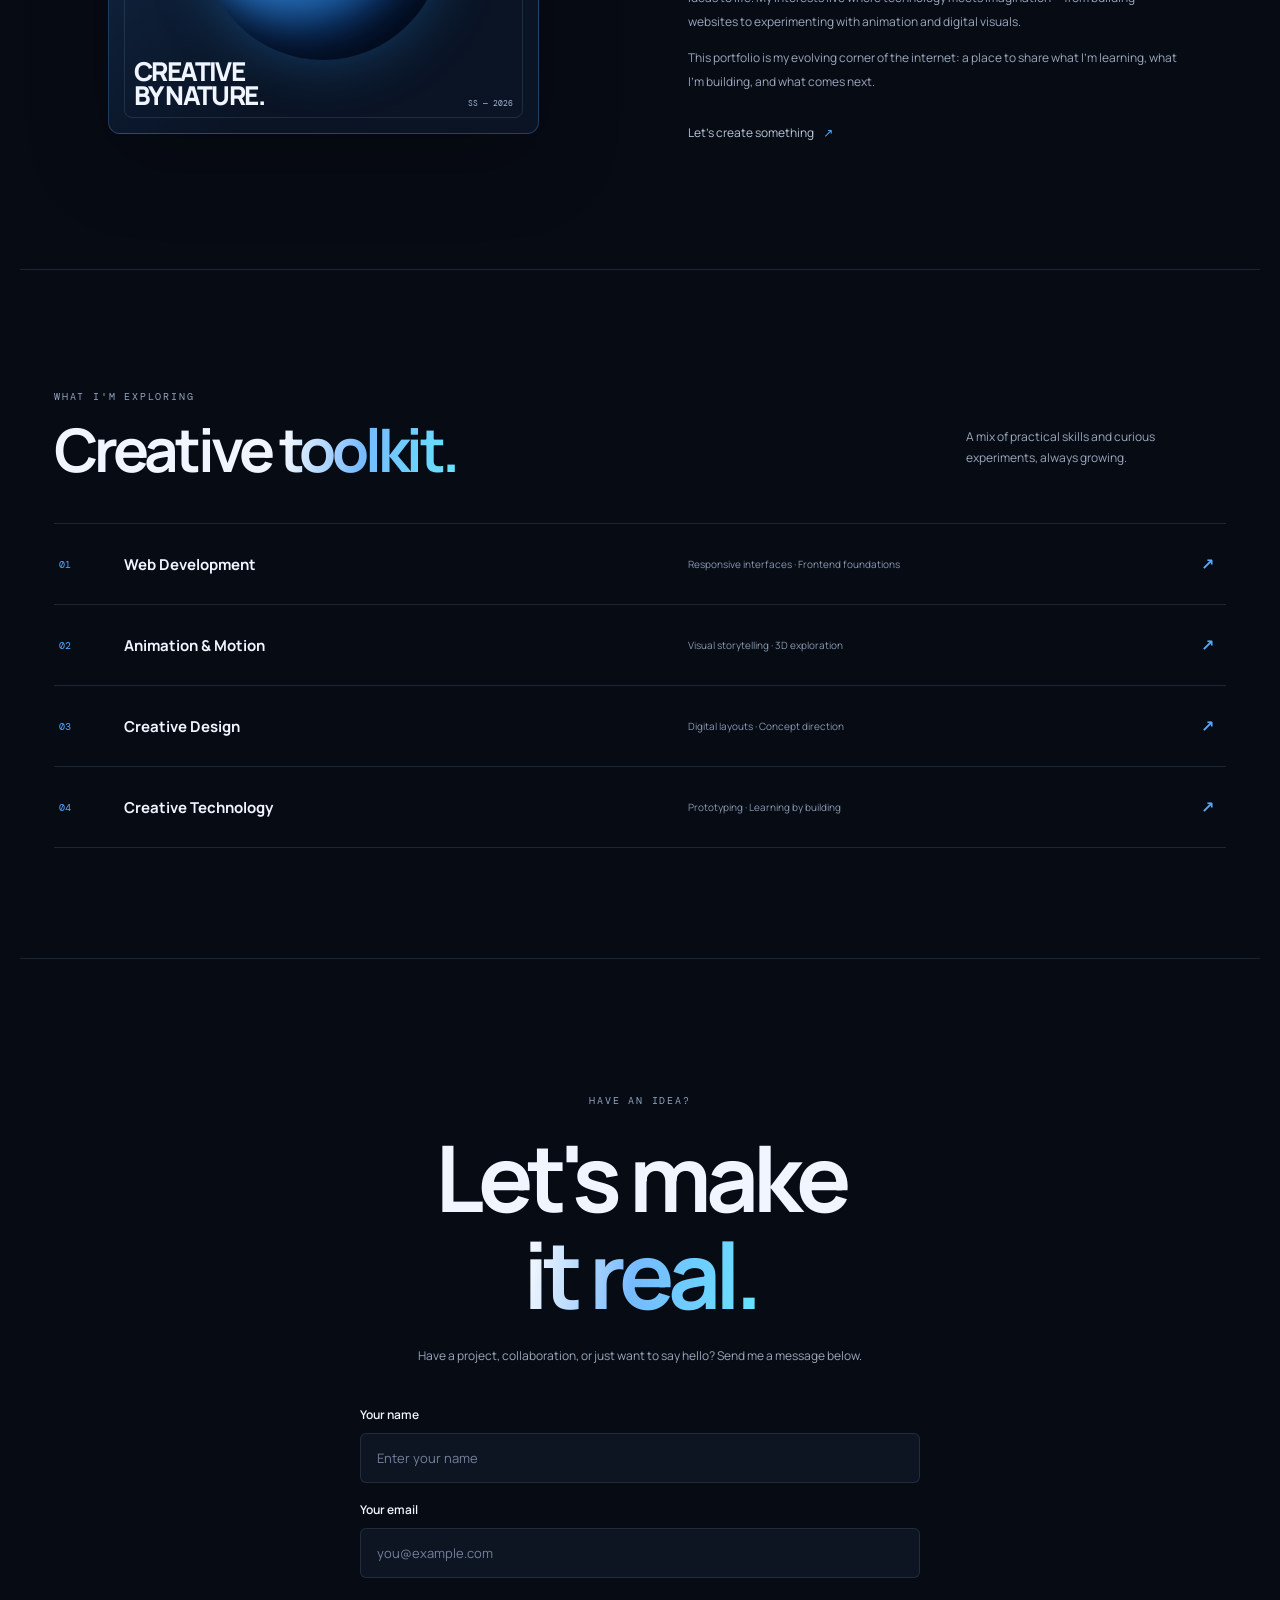
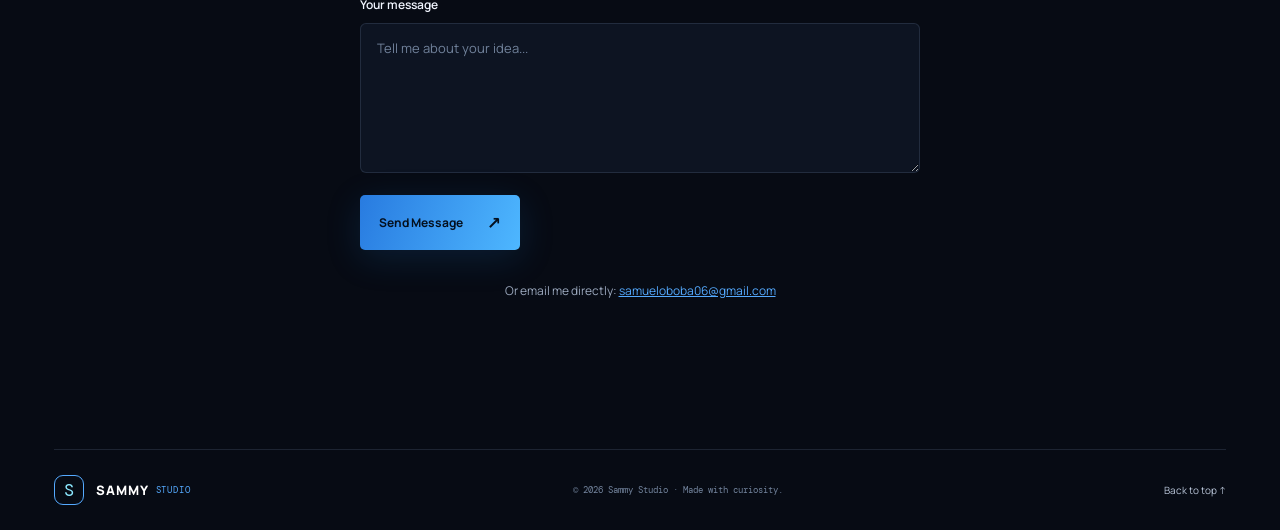
==== commit c6d14041: "Upgrade Work section with realistic project cards" ====
--- a/index.html
+++ b/index.html
@@ -58,142 +58,180 @@
       A growing collection of creative work, animation, web experiences, and digital experiments.
     </p>
   </div>
-
-  <div class="project-grid">
-
-    <!-- WEB / PORTFOLIO -->
-    <article class="project project-wide">
-      <div class="project-visual visual-one">
-        <div class="window">
-          <div class="window-top">
-            <b></b><b></b><b></b>
-            <span>sammy.studio / portfolio</span>
+    <div class="project-grid">
+
+  <!-- PROJECT 01 — SAMMY STUDIO -->
+  <article class="project project-wide">
+    <div class="project-visual visual-one">
+      <div class="browser-preview">
+        <div class="browser-bar">
+          <span class="browser-dot"></span>
+          <span class="browser-dot"></span>
+          <span class="browser-dot"></span>
+          <span class="browser-url">sammy-studio / creative-portfolio</span>
+        </div>
+
+        <div class="browser-content">
+          <span class="preview-label">SAMMY STUDIO / 01</span>
+          <strong>Ideas into<br><span>digital reality.</span></strong>
+
+          <div class="preview-orb">
+            <i></i>
+            <i></i>
           </div>
-          <div class="window-body">
-            <div class="mini-label">DIGITAL PLAYGROUND</div>
-            <strong>Build beyond the ordinary.</strong>
+
+          <div class="preview-line"></div>
+          <small>WEB DESIGN · CREATIVE DEVELOPMENT</small>
+        </div>
+      </div>
+
+      <span class="visual-index">01 / WEB</span>
+    </div>
+
+    <div class="project-meta">
+      <div>
+        <span class="project-type">WEB · PORTFOLIO</span>
+        <h3>Sammy Studio</h3>
+        <p>Creative portfolio · Web development · Interactive design</p>
+      </div>
+      <span class="project-icon">↗</span>
+    </div>
+  </article>
+
+
+  <!-- PROJECT 02 — MOTION STUDY -->
+  <article class="project">
+    <div class="project-visual visual-two">
+      <video controls muted autoplay loop playsinline preload="metadata">
+        <source src="VID-20261006-WA0003.mp4" type="video/mp4">
+        Your browser does not support video playback.
+      </video>
+
+      <div class="motion-overlay">
+        <span>PLAY / MOTION</span>
+        <span>2026</span>
+      </div>
+
+      <span class="visual-index">02 / MOTION</span>
+    </div>
+
+    <div class="project-meta">
+      <div>
+        <span class="project-type">ANIMATION · MOTION</span>
+        <h3>Motion Study 01</h3>
+        <p>Animation · Motion design · Visual storytelling</p>
+      </div>
+      <span class="project-icon">↗</span>
+    </div>
+  </article>
+
+
+  <!-- PROJECT 03 — MOTION STUDY -->
+  <article class="project">
+    <div class="project-visual visual-three">
+      <video controls muted autoplay loop playsinline preload="metadata">
+        <source src="VID-20261006-WA0004.mp4" type="video/mp4">
+        Your browser does not support video playback.
+      </video>
+
+      <div class="motion-overlay">
+        <span>PLAY / MOTION</span>
+        <span>2026</span>
+      </div>
+
+      <span class="visual-index">03 / MOTION</span>
+    </div>
+
+    <div class="project-meta">
+      <div>
+        <span class="project-type">ANIMATION · ART</span>
+        <h3>Motion Study 02</h3>
+        <p>Creative direction · Digital art · Animation</p>
+      </div>
+      <span class="project-icon">↗</span>
+    </div>
+  </article>
+
+
+  <!-- PROJECT 04 — MOTION STUDY -->
+  <article class="project">
+    <div class="project-visual visual-four">
+      <video controls muted autoplay loop playsinline preload="metadata">
+        <source src="VID-20261006-WA0005.mp4" type="video/mp4">
+        Your browser does not support video playback.
+      </video>
+
+      <div class="motion-overlay">
+        <span>PLAY / MOTION</span>
+        <span>2026</span>
+      </div>
+
+      <span class="visual-index">04 / MOTION</span>
+    </div>
+
+    <div class="project-meta">
+      <div>
+        <span class="project-type">ANIMATION · DIGITAL ART</span>
+        <h3>Motion Study 03</h3>
+        <p>Animation · Digital art · Motion exploration</p>
+      </div>
+      <span class="project-icon">↗</span>
+    </div>
+  </article>
+
+
+  <!-- PROJECT 05 — COMIC FORGE -->
+  <article class="project project-wide">
+    <div class="project-visual visual-five">
+      <div class="comic-interface">
+
+        <div class="comic-topbar">
+          <span>COMIC FORGE</span>
+          <span>PROJECT / 05</span>
+        </div>
+
+        <div class="comic-panels">
+          <div class="comic-panel panel-large">
+            <span>01</span>
+            <div class="comic-character"></div>
+            <strong>CREATE</strong>
           </div>
-        </div>
-        <span class="visual-index">01 / WEB</span>
-      </div>
-
-      <div class="project-meta">
-        <div>
-          <h3>Sammy Studio</h3>
-          <p>Web design · Creative development · Portfolio</p>
-        </div>
-        <span class="arrow">↗</span>
-      </div>
-    </article>
-
-
-    <!-- ANIMATION 01 -->
-    <article class="project">
-      <div class="project-visual visual-two">
-        <video controls muted playsinline preload="metadata">
-          <source src="VID-20261006-WA0003.mp4" type="video/mp4">
-          Your browser does not support video playback.
-        </video>
-        <span class="visual-index">02 / MOTION</span>
-      </div>
-
-      <div class="project-meta">
-        <div>
-          <h3>Motion Study 01</h3>
-          <p>Animation · Motion design · Visual storytelling</p>
-        </div>
-        <span class="arrow">↗</span>
-      </div>
-    </article>
-
-
-    <!-- ANIMATION 02 -->
-    <article class="project">
-      <div class="project-visual visual-three">
-        <video controls muted playsinline preload="metadata">
-          <source src="VID-20261006-WA0004.mp4" type="video/mp4">
-          Your browser does not support video playback.
-        </video>
-        <span class="visual-index">03 / MOTION</span>
-      </div>
-
-      <div class="project-meta">
-        <div>
-          <h3>Motion Study 02</h3>
-          <p>Animation · Creative direction · Experimentation</p>
-        </div>
-        <span class="arrow">↗</span>
-      </div>
-    </article>
-
-
-    <!-- ANIMATION 03 -->
-    <article class="project">
-      <div class="project-visual visual-four">
-        <video controls muted playsinline preload="metadata">
-          <source src="VID-20261006-WA0005.mp4" type="video/mp4">
-          Your browser does not support video playback.
-        </video>
-        <span class="visual-index">04 / MOTION</span>
-      </div>
-
-      <div class="project-meta">
-        <div>
-          <h3>Motion Study 03</h3>
-          <p>Animation · Digital art · Motion exploration</p>
-        </div>
-        <span class="arrow">↗</span>
-      </div>
-    </article>
-
-
-    <!-- COMIC FORGE -->
-    <article class="project project-wide">
-      <div class="project-visual visual-five">
-        <div class="comic-preview">
-          <span class="comic-label">COMIC FORGE</span>
-          <strong>Stories into panels.</strong>
-          <p>A creative web experiment for building comic experiences.</p>
-        </div>
-        <span class="visual-index">05 / WEB + COMIC</span>
-      </div>
-
-      <div class="project-meta">
-        <div>
-          <h3>Comic Forge</h3>
-          <p>Web app · Comics · Creative technology</p>
-        </div>
-        <span class="arrow">↗</span>
-      </div>
-    </article>
-
-  </div>
-      </section>
-      <div class="section-head">
-        <div><p class="eyebrow">SELECTED EXPERIMENTS / 2026</p><h2>Things I've <span class="gradient">made.</span></h2></div>
-        <p class="section-note">A growing collection of concepts, experiments, and digital craft.</p>
-      </div>
-      <div class="project-grid">
-        <article class="project project-wide">
-          <div class="project-visual visual-one">
-            <div class="window">
-              <div class="window-top"><b></b><b></b><b></b><span>sammy.studio / concept</span></div>
-              <div class="window-body"><div class="mini-label">DIGITAL PLAYGROUND</div><strong>Build beyond<br>the ordinary.</strong><div class="mini-pill">Explore ↗</div></div>
+
+          <div class="comic-side">
+            <div class="comic-panel">
+              <span>02</span>
+              <div class="comic-speech">BUILD<br>YOUR<br>STORY</div>
             </div>
-            <span class="visual-index">01 / WEB</span>
+
+            <div class="comic-panel">
+              <span>03</span>
+              <div class="comic-lines"></div>
+            </div>
           </div>
-          <div class="project-meta"><div><h3>Studio Playground</h3><p>Web design · Interactive concept</p></div><span class="arrow">↗</span></div>
-        </article>
-        <article class="project">
-          <div class="project-visual visual-two"><div class="shape-cube"><span></span></div><span class="visual-index">02 / MOTION</span><div class="visual-word">MOVE<br>WITH<br>MEANING.</div></div>
-          <div class="project-meta"><div><h3>Motion Studies</h3><p>3D art · Animation exploration</p></div><span class="arrow">↗</span></div>
-        </article>
-        <article class="project">
-          <div class="project-visual visual-three"><div class="poster-type">FORM<br><em>FOLLOWS</em><br>FEELING.</div><div class="poster-ring"></div><span class="visual-index">03 / DESIGN</span></div>
-          <div class="project-meta"><div><h3>Form & Feeling</h3><p>Visual identity · Art direction</p></div><span class="arrow">↗</span></div>
-        </article>
-      </div>
-      <p class="demo-note">These are starter concept cards. We can replace them with your real projects, screenshots, and links.</p>
+        </div>
+
+        <div class="comic-footer">
+          <span>STORY · ART · PANELS</span>
+          <span>CREATIVE WEB EXPERIMENT</span>
+        </div>
+
+      </div>
+
+      <span class="visual-index">05 / WEB + COMIC</span>
+    </div>
+
+    <div class="project-meta">
+      <div>
+        <span class="project-type">WEB · COMIC · CREATIVE TECH</span>
+        <h3>Comic Forge</h3>
+        <p>Creative web experiment · Comic creation · Digital storytelling</p>
+      </div>
+      <span class="project-icon">↗</span>
+    </div>
+  </article>
+
+</div>
+  
     </section>
 
     <section class="about section" id="about">
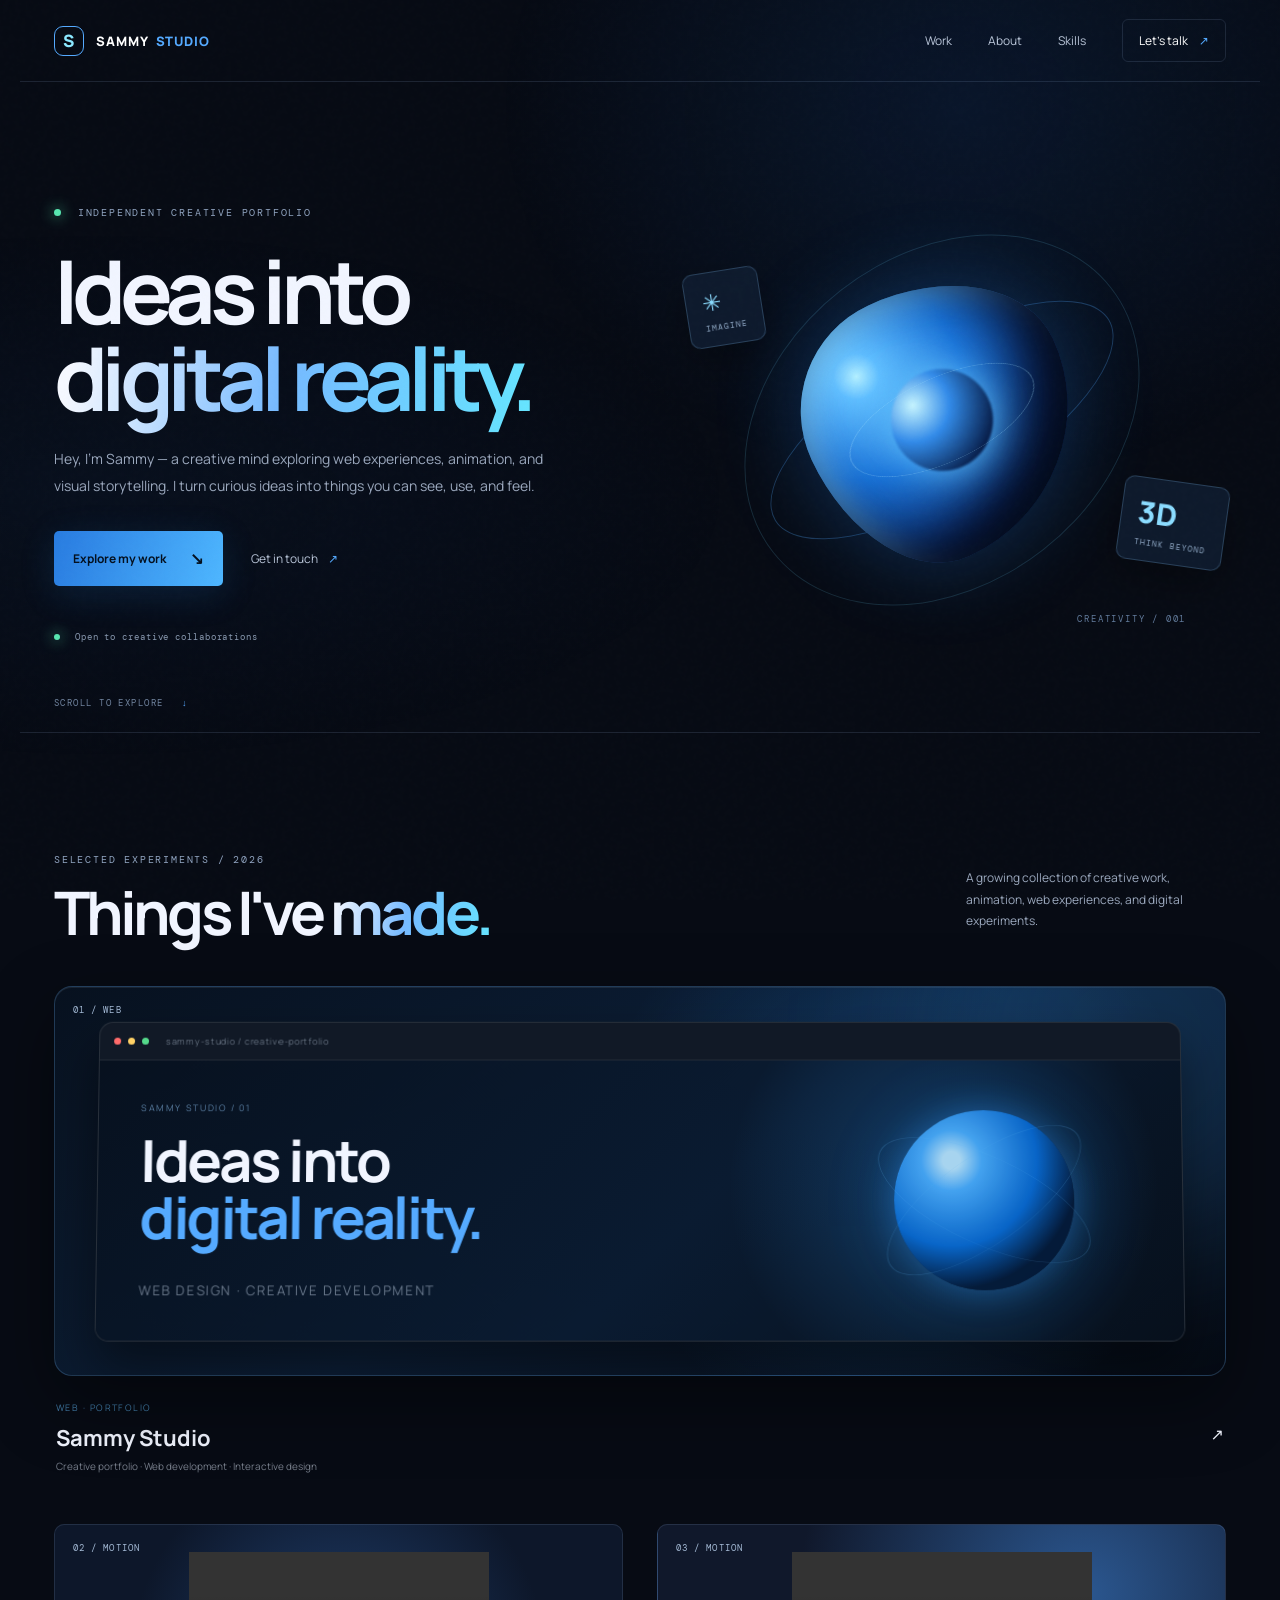
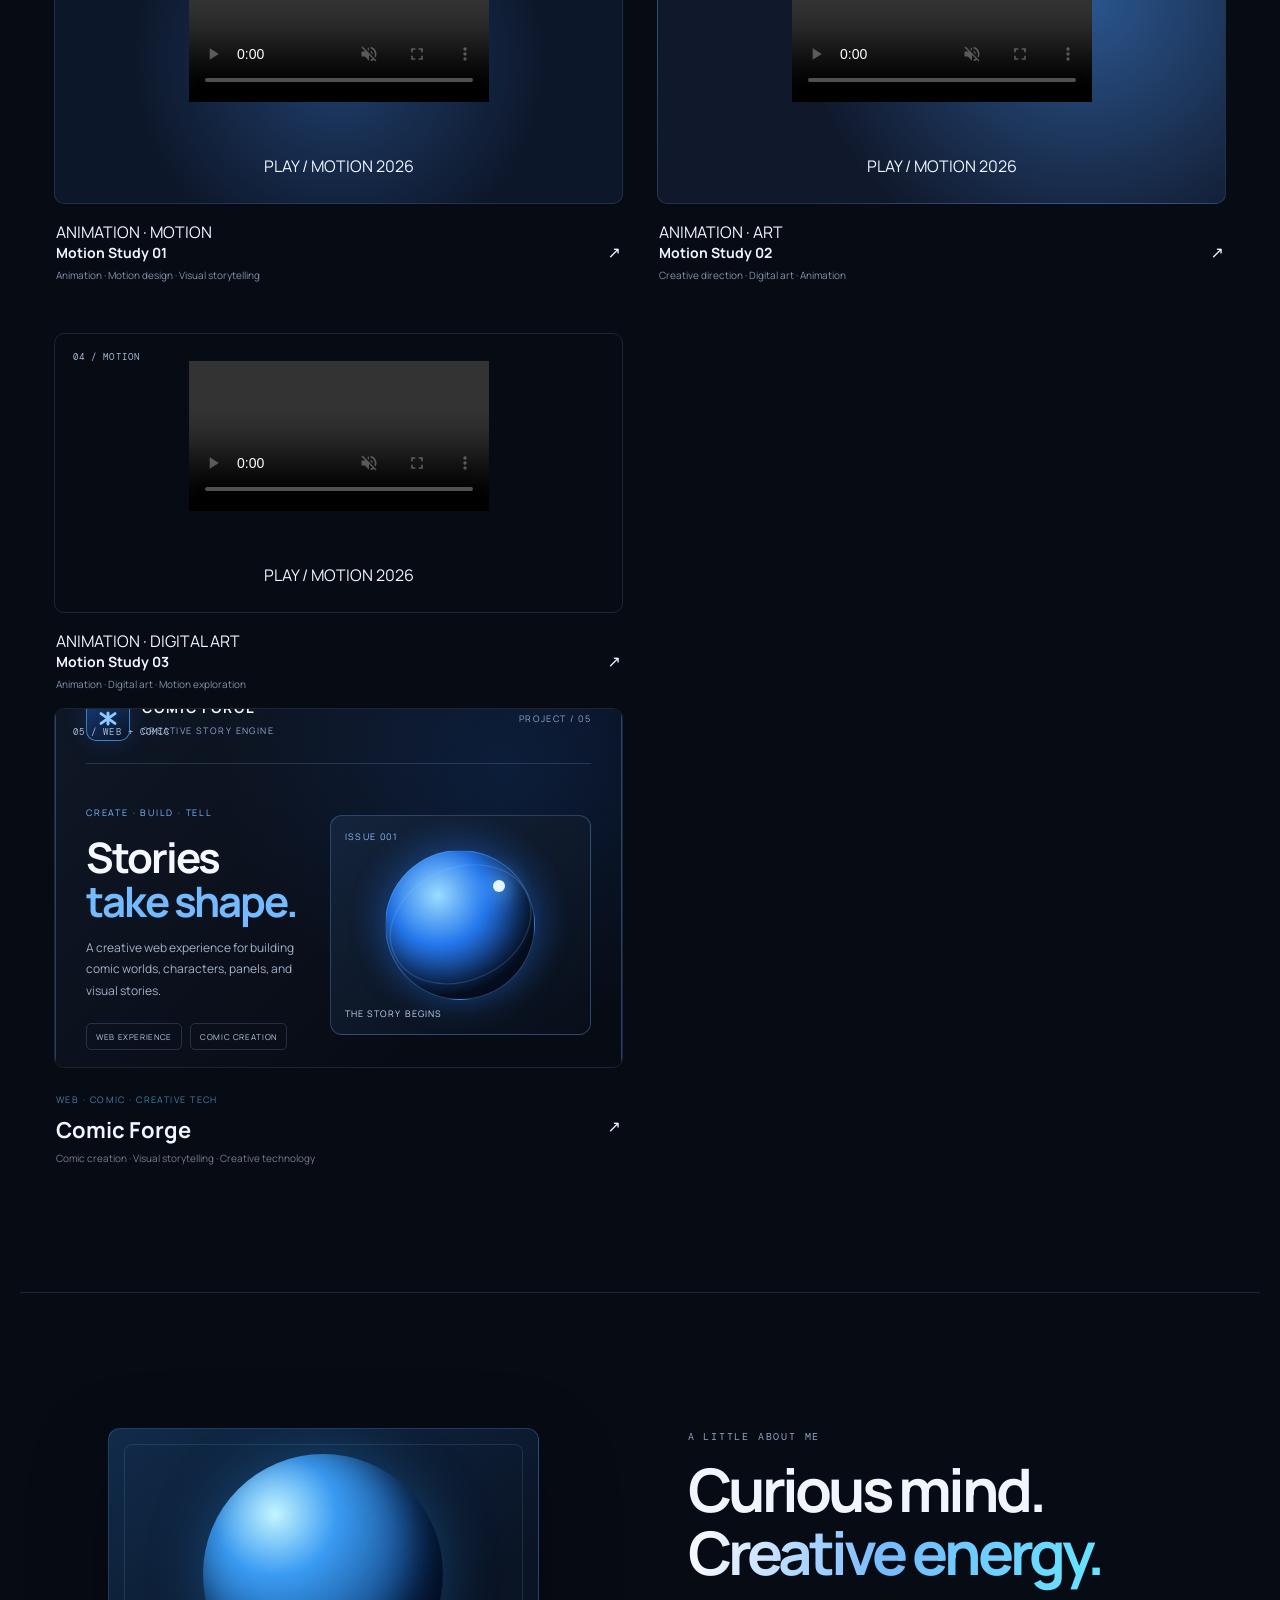
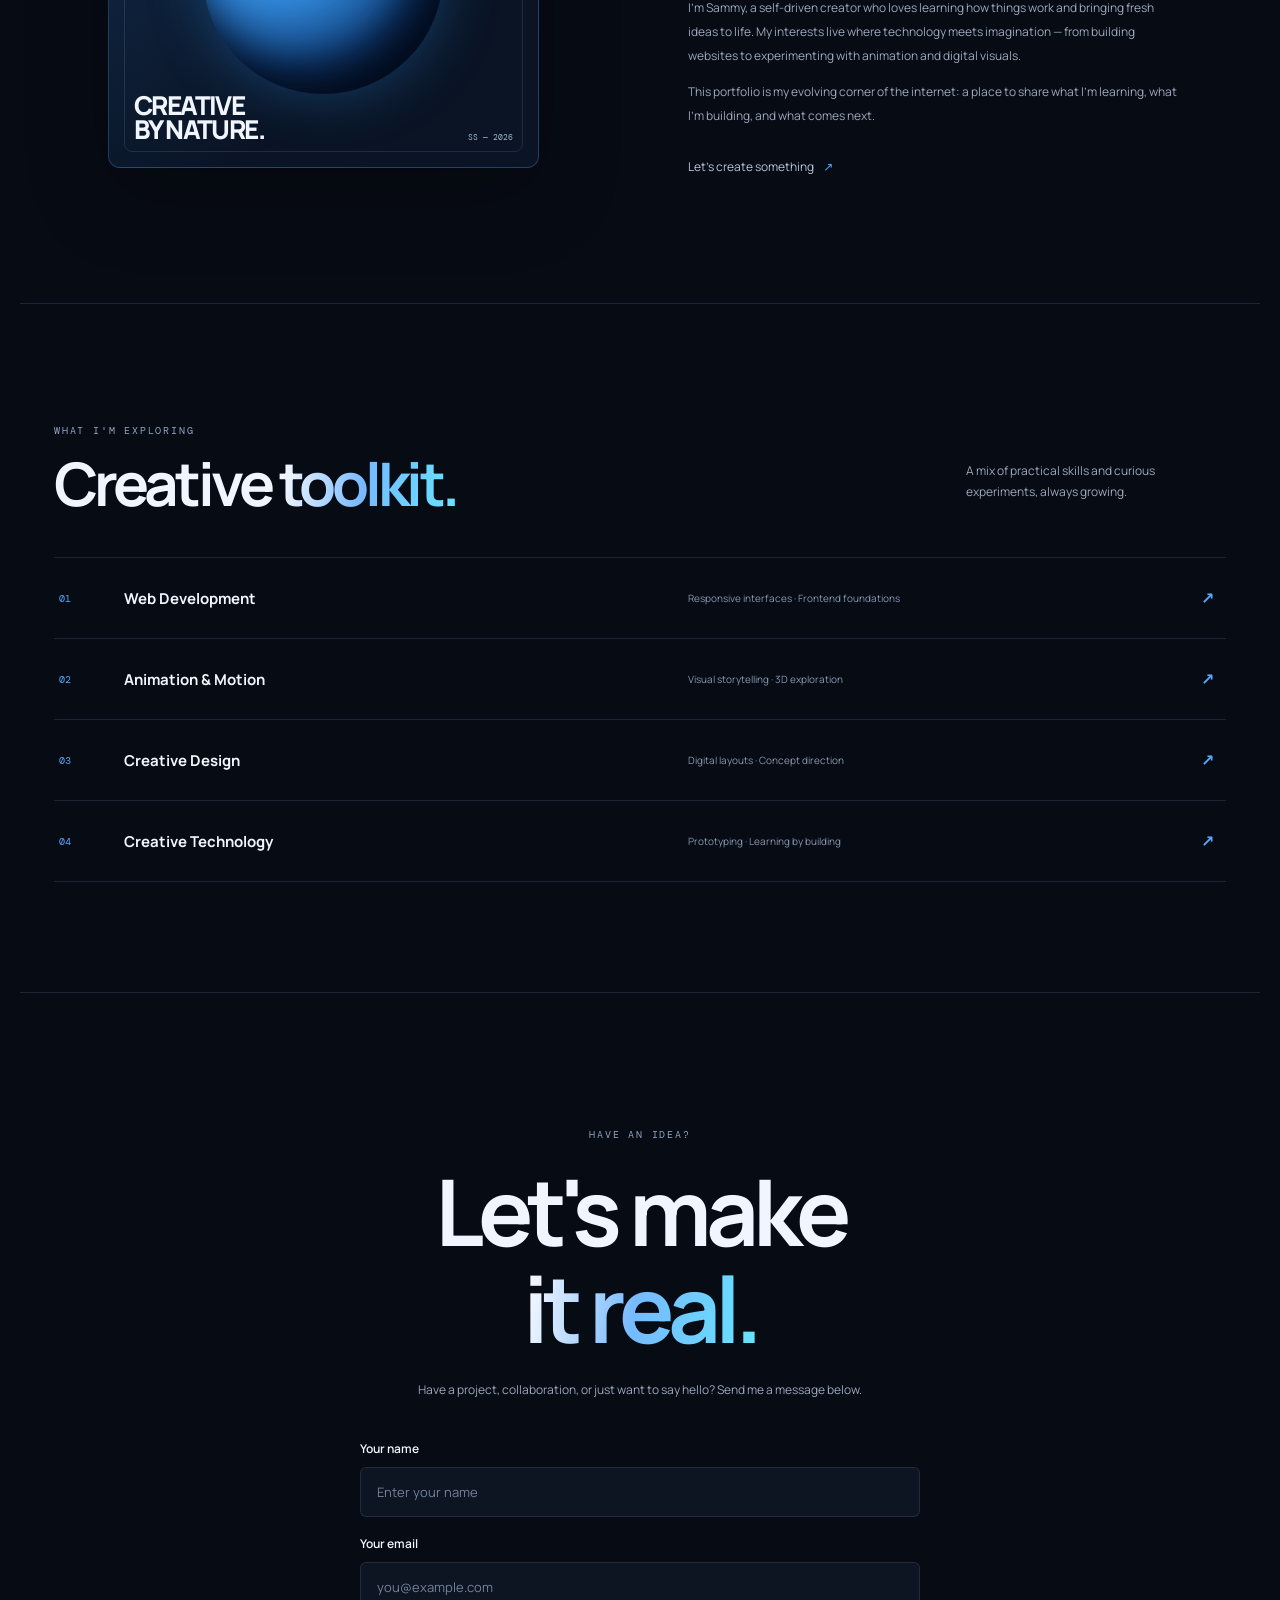
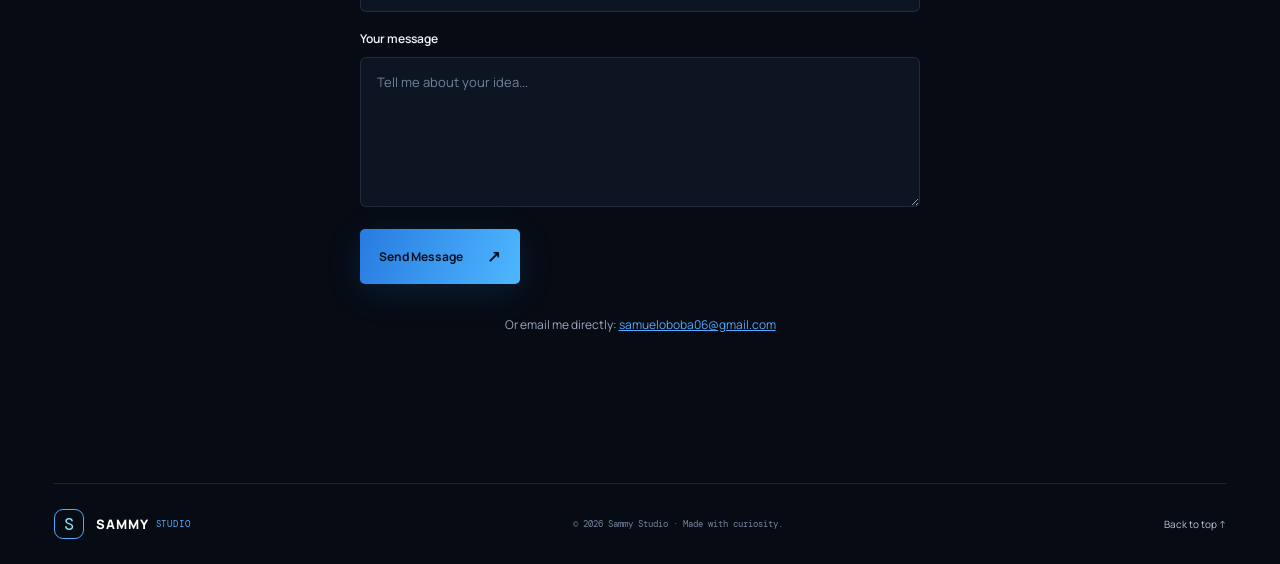
==== commit ca618a93: "Update index.html" ====
--- a/index.html
+++ b/index.html
@@ -176,59 +176,91 @@
         <p>Animation · Digital art · Motion exploration</p>
       </div>
       <span class="project-icon">↗</span>
-    </div>
-  </article>
-
-
-  <!-- PROJECT 05 — COMIC FORGE -->
-  <article class="project project-wide">
-    <div class="project-visual visual-five">
-      <div class="comic-interface">
-
-        <div class="comic-topbar">
-          <span>COMIC FORGE</span>
-          <span>PROJECT / 05</span>
-        </div>
-
-        <div class="comic-panels">
-          <div class="comic-panel panel-large">
-            <span>01</span>
-            <div class="comic-character"></div>
-            <strong>CREATE</strong>
-          </div>
-
-          <div class="comic-side">
-            <div class="comic-panel">
-              <span>02</span>
-              <div class="comic-speech">BUILD<br>YOUR<br>STORY</div>
-            </div>
-
-            <div class="comic-panel">
-              <span>03</span>
-              <div class="comic-lines"></div>
-            </div>
-          </div>
-        </div>
-
-        <div class="comic-footer">
-          <span>STORY · ART · PANELS</span>
-          <span>CREATIVE WEB EXPERIMENT</span>
-        </div>
-
-      </div>
-
-      <span class="visual-index">05 / WEB + COMIC</span>
-    </div>
-
-    <div class="project-meta">
-      <div>
-        <span class="project-type">WEB · COMIC · CREATIVE TECH</span>
-        <h3>Comic Forge</h3>
-        <p>Creative web experiment · Comic creation · Digital storytelling</p>
-      </div>
-      <span class="project-icon">↗</span>
-    </div>
-  </article>
+  
+    </div>
+    
+<!-- PROJECT 05 — COMIC FORGE -->
+<article class="project project-wide">
+
+  <div class="project-visual visual-five">
+
+    <div class="comic-story-frame">
+
+      <header class="story-header">
+        <div class="story-brand">
+
+          <div class="story-mark" aria-hidden="true">
+            <span></span>
+            <span></span>
+            <span></span>
+          </div>
+
+          <div>
+            <strong>COMIC FORGE</strong>
+            <small>CREATIVE STORY ENGINE</small>
+          </div>
+
+        </div>
+
+        <span class="story-number">PROJECT / 05</span>
+      </header>
+
+      <div class="story-main">
+
+        <div class="story-copy">
+          <span class="story-kicker">CREATE · BUILD · TELL</span>
+
+          <h3>
+            Stories<br>
+            <span>take shape.</span>
+          </h3>
+
+          <p>
+            A creative web experience for building comic worlds,
+            characters, panels, and visual stories.
+          </p>
+
+          <div class="story-meta">
+            <span>WEB EXPERIENCE</span>
+            <span>COMIC CREATION</span>
+          </div>
+        </div>
+
+        <div class="story-panel">
+          <div class="panel-corner">ISSUE 001</div>
+
+          <div class="panel-art" aria-hidden="true">
+            <div class="panel-spark"></div>
+            <div class="panel-frame"></div>
+          </div>
+
+          <span class="panel-caption">THE STORY BEGINS</span>
+        </div>
+
+      </div>
+
+      <footer class="story-footer">
+        <span>STORY · ART · PANELS</span>
+        <span>IMAGINATION INTO WORLDS</span>
+      </footer>
+
+    </div>
+
+    <span class="visual-index">05 / WEB + COMIC</span>
+
+  </div>
+
+  <div class="project-meta">
+    <div>
+      <span class="project-type">WEB · COMIC · CREATIVE TECH</span>
+      <h3>Comic Forge</h3>
+      <p>Comic creation · Visual storytelling · Creative technology</p>
+    </div>
+
+    <span class="project-icon" aria-hidden="true">↗</span>
+  </div>
+
+</article>
 
 </div>
   
--- a/styles.css
+++ b/styles.css
@@ -178,3 +178,482 @@
     transition: none !important;
   }
 }
+/* =========================================================
+   FEATURED PROJECT — SAMMY STUDIO
+   Premium browser showcase
+   ========================================================= */
+
+.project-wide .visual-one {
+  position: relative;
+  min-height: 390px;
+  overflow: hidden;
+  border: 1px solid rgba(120, 190, 255, 0.22);
+  border-radius: 18px;
+  background:
+    radial-gradient(circle at 72% 42%, rgba(40, 150, 255, 0.24), transparent 34%),
+    linear-gradient(145deg, #07111f 0%, #0b1d35 48%, #050a13 100%);
+  box-shadow:
+    0 25px 70px rgba(0, 0, 0, 0.42),
+    inset 0 1px 0 rgba(255, 255, 255, 0.08);
+  transform: translateZ(0);
+  transition:
+    transform 0.45s ease,
+    box-shadow 0.45s ease,
+    border-color 0.45s ease;
+}
+
+/* Premium glow */
+.project-wide .visual-one::before {
+  content: "";
+  position: absolute;
+  width: 420px;
+  height: 420px;
+  right: -120px;
+  top: -160px;
+  border-radius: 50%;
+  background: rgba(55, 160, 255, 0.16);
+  filter: blur(70px);
+  pointer-events: none;
+}
+
+/* Subtle light sweep */
+.project-wide .visual-one::after {
+  content: "";
+  position: absolute;
+  inset: 0;
+  background: linear-gradient(
+    120deg,
+    transparent 25%,
+    rgba(255, 255, 255, 0.045) 48%,
+    transparent 70%
+  );
+  transform: translateX(-100%);
+  transition: transform 0.9s ease;
+  pointer-events: none;
+}
+
+.project-wide:hover .visual-one {
+  transform: translateY(-6px);
+  border-color: rgba(100, 190, 255, 0.42);
+  box-shadow:
+    0 35px 90px rgba(0, 0, 0, 0.55),
+    0 0 45px rgba(40, 145, 255, 0.12);
+}
+
+.project-wide:hover .visual-one::after {
+  transform: translateX(100%);
+}
+
+/* Browser frame */
+.project-wide .browser-preview {
+  position: absolute;
+  inset: 34px 42px;
+  overflow: hidden;
+  border: 1px solid rgba(255, 255, 255, 0.13);
+  border-radius: 14px;
+  background: #08111e;
+  box-shadow: 0 25px 50px rgba(0, 0, 0, 0.45);
+  transform: perspective(1200px) rotateX(2deg);
+}
+
+/* Browser top bar */
+.project-wide .browser-preview .browser-bar,
+.project-wide .browser-preview .browser-top {
+  display: flex;
+  align-items: center;
+  gap: 7px;
+  height: 38px;
+  padding: 0 14px;
+  border-bottom: 1px solid rgba(255, 255, 255, 0.08);
+  background: rgba(255, 255, 255, 0.035);
+}
+
+/* Browser dots */
+.project-wide .browser-dot {
+  width: 7px;
+  height: 7px;
+  border-radius: 50%;
+  background: rgba(255, 255, 255, 0.28);
+}
+
+.project-wide .browser-dot:first-child {
+  background: #ff6b6b;
+}
+
+.project-wide .browser-dot:nth-child(2) {
+  background: #ffd166;
+}
+
+.project-wide .browser-dot:nth-child(3) {
+  background: #55d98b;
+}
+
+/* Browser address */
+.project-wide .browser-url {
+  margin-left: 10px;
+  color: rgba(220, 235, 255, 0.42);
+  font-size: 9px;
+  letter-spacing: 0.08em;
+}
+
+/* Website preview */
+.project-wide .browser-content {
+  position: relative;
+  height: calc(100% - 38px);
+  display: flex;
+  flex-direction: column;
+  justify-content: center;
+  padding: 42px;
+  overflow: hidden;
+  background:
+    radial-gradient(circle at 78% 45%, rgba(48, 157, 255, 0.28), transparent 25%),
+    linear-gradient(135deg, #07111f, #0a1b31 55%, #07101c);
+}
+
+/* Featured label */
+.project-wide .preview-label {
+  display: block;
+  margin-bottom: 18px;
+  color: rgba(150, 205, 255, 0.58);
+  font-size: 9px;
+  letter-spacing: 0.18em;
+  text-transform: uppercase;
+}
+
+/* Main preview heading */
+.project-wide .browser-content strong {
+  position: relative;
+  z-index: 2;
+  max-width: 440px;
+  font-size: clamp(28px, 5vw, 58px);
+  line-height: 0.98;
+  letter-spacing: -0.04em;
+}
+
+.project-wide .browser-content strong span {
+  color: var(--blue);
+}
+
+/* Orb inside website preview */
+.project-wide .preview-orb {
+  position: absolute;
+  width: 180px;
+  height: 180px;
+  right: 10%;
+  top: 50%;
+  transform: translateY(-50%);
+  border-radius: 50%;
+  background:
+    radial-gradient(circle at 32% 28%, #b8e6ff 0 5%, #4aaeff 17%, #086bd5 48%, #041a39 72%);
+  box-shadow:
+    0 0 35px rgba(45, 155, 255, 0.42),
+    0 0 90px rgba(45, 155, 255, 0.18);
+  opacity: 0.9;
+}
+
+.project-wide .preview-orb::before,
+.project-wide .preview-orb::after {
+  content: "";
+  position: absolute;
+  inset: -25px;
+  border: 1px solid rgba(100, 190, 255, 0.22);
+  border-radius: 50%;
+  transform: rotate(25deg) scaleY(0.38);
+}
+
+.project-wide .preview-orb::after {
+  transform: rotate(-35deg) scaleY(0.38);
+}
+
+/* Small project information */
+.project-wide .preview-line {
+  width: 100px;
+  height: 1px;
+  margin: 25px 0 10px;
+  background: rgba(120, 190, 255, 0.35);
+}
+
+.project-wide .browser-content small {
+  color: rgba(220, 235, 255, 0.45);
+  letter-spacing: 0.12em;
+}
+
+/* Featured project metadata */
+.project-wide .project-meta {
+  padding-top: 18px;
+}
+
+.project-wide .project-type {
+  color: rgba(100, 190, 255, 0.65);
+  font-size: 9px;
+  letter-spacing: 0.16em;
+}
+
+.project-wide .project-meta h3 {
+  margin-top: 7px;
+  font-size: 22px;
+}
+
+.project-wide .project-meta p {
+  color: rgba(220, 230, 245, 0.52);
+}
+
+/* Mobile */
+@media (max-width: 760px) {
+  .project-wide .visual-one {
+    min-height: 300px;
+    border-radius: 14px;
+  }
+
+  .project-wide .browser-preview {
+    inset: 22px 18px;
+  }
+
+  .project-wide .browser-content {
+    padding: 24px;
+  }
+
+  .project-wide .preview-orb {
+    width: 115px;
+    height: 115px;
+    right: 7%;
+  }
+
+  .project-wide .browser-content strong {
+    max-width: 230px;
+  }
+}
+/* =================================
+   COMIC FORGE — PREMIUM COMIC DESIGN
+================================= */
+
+.comic-story-frame {
+  position: relative;
+  overflow: hidden;
+  isolation: isolate;
+  padding: 30px;
+  min-height: 420px;
+  border: 1px solid rgba(90, 155, 255, 0.35);
+  border-radius: 18px;
+  background:
+    radial-gradient(ellipse at 80% 20%, rgba(25, 91, 190, 0.2), transparent 45%),
+    linear-gradient(135deg, #101827, #070b14 70%);
+  box-shadow:
+    inset 0 1px rgba(255, 255, 255, 0.05),
+    0 20px 60px rgba(0, 0, 0, 0.25);
+}
+
+.comic-story-frame::before {
+  content: "";
+  position: absolute;
+  inset: 0;
+  z-index: -1;
+  opacity: 0.12;
+  background-image: radial-gradient(#8dbaff 0.7px, transparent 0.7px);
+  background-size: 12px 12px;
+  pointer-events: none;
+}
+
+.story-header {
+  display: flex;
+  align-items: center;
+  justify-content: space-between;
+  gap: 16px;
+  padding-bottom: 22px;
+  border-bottom: 1px solid rgba(160, 190, 255, 0.18);
+}
+
+.story-brand {
+  display: flex;
+  align-items: center;
+  gap: 12px;
+}
+
+.story-mark {
+  display: grid;
+  place-items: center;
+  width: 44px;
+  height: 44px;
+  flex-shrink: 0;
+  border: 1px solid rgba(100, 170, 255, 0.65);
+  border-radius: 10px;
+  background: linear-gradient(145deg, #173d78, #081324);
+  box-shadow: 0 0 24px rgba(40, 120, 255, 0.18);
+}
+
+.story-mark span {
+  grid-area: 1 / 1;
+  width: 20px;
+  height: 3px;
+  border-radius: 3px;
+  background: #8ec8ff;
+  transform: rotate(-35deg);
+}
+
+.story-mark span:nth-child(2) {
+  transform: rotate(35deg);
+}
+
+.story-mark span:nth-child(3) {
+  width: 14px;
+  transform: rotate(90deg);
+}
+
+.story-brand strong {
+  display: block;
+  color: #f2f6ff;
+  font-size: 14px;
+  letter-spacing: 0.12em;
+}
+
+.story-brand small,
+.story-number {
+  color: #8ba8d0;
+  font-size: 9px;
+  letter-spacing: 0.16em;
+}
+
+.story-main {
+  display: grid;
+  grid-template-columns: 0.9fr 1.1fr;
+  align-items: center;
+  gap: 30px;
+  padding: 35px 0;
+}
+
+.story-kicker {
+  color: #78baff;
+  font-size: 9px;
+  letter-spacing: 0.2em;
+}
+
+.story-copy h3 {
+  margin: 14px 0;
+  color: #f5f8ff;
+  font-size: clamp(25px, 4vw, 42px);
+  line-height: 1.05;
+  letter-spacing: -0.05em;
+}
+
+.story-copy h3 span {
+  color: #73baff;
+}
+
+.story-copy p {
+  max-width: 340px;
+  color: #a2b1c8;
+  font-size: 12px;
+  line-height: 1.8;
+}
+
+.story-meta {
+  display: flex;
+  flex-wrap: wrap;
+  gap: 8px;
+  margin-top: 22px;
+}
+
+.story-meta span {
+  padding: 7px 9px;
+  border: 1px solid rgba(140, 180, 255, 0.2);
+  border-radius: 5px;
+  color: #b8cce9;
+  font-size: 8px;
+  letter-spacing: 0.08em;
+}
+
+.story-panel {
+  position: relative;
+  display: grid;
+  place-items: center;
+  min-height: 220px;
+  overflow: hidden;
+  border: 1px solid rgba(120, 175, 255, 0.3);
+  border-radius: 12px;
+  background:
+    radial-gradient(ellipse at 50% 45%, rgba(38, 112, 230, 0.3), transparent 60%),
+    linear-gradient(145deg, #14243b, #080e19);
+}
+
+.panel-corner {
+  position: absolute;
+  top: 14px;
+  left: 14px;
+  color: #8bbdff;
+  font-size: 9px;
+  letter-spacing: 0.15em;
+}
+
+.panel-art {
+  position: relative;
+  display: grid;
+  place-items: center;
+  width: 150px;
+  height: 150px;
+  border: 1px solid rgba(111, 177, 255, 0.3);
+  border-radius: 50%;
+  background: radial-gradient(circle at 35% 30%, #9bdcff, #2477ed 35%, #07142d 72%);
+  box-shadow:
+    0 0 35px rgba(38, 125, 255, 0.35),
+    inset -12px -15px 28px rgba(0, 0, 0, 0.4);
+}
+
+.panel-spark {
+  position: absolute;
+  top: 20%;
+  right: 20%;
+  width: 12px;
+  height: 12px;
+  border-radius: 50%;
+  background: #e5f5ff;
+  box-shadow: 0 0 20px 7px rgba(105, 185, 255, 0.5);
+}
+
+.panel-frame {
+  position: absolute;
+  inset: 12%;
+  border: 1px solid rgba(150, 200, 255, 0.2);
+  border-radius: 50%;
+  transform: rotate(-25deg) scaleX(1.3);
+}
+
+.panel-caption {
+  position: absolute;
+  bottom: 14px;
+  left: 14px;
+  color: #c2d8f5;
+  font-size: 9px;
+  letter-spacing: 0.12em;
+}
+
+.story-footer {
+  display: flex;
+  justify-content: space-between;
+  gap: 12px;
+  padding-top: 18px;
+  border-top: 1px solid rgba(160, 190, 255, 0.18);
+  color: #8199bb;
+  font-size: 9px;
+  letter-spacing: 0.1em;
+}
+
+@media (max-width: 760px) {
+  .comic-story-frame {
+    padding: 20px;
+    min-height: auto;
+  }
+
+  .story-main {
+    grid-template-columns: 1fr;
+    gap: 24px;
+    padding: 26px 0;
+  }
+
+  .story-panel {
+    min-height: 200px;
+  }
+
+  .story-footer {
+    flex-direction: column;
+  }
+}
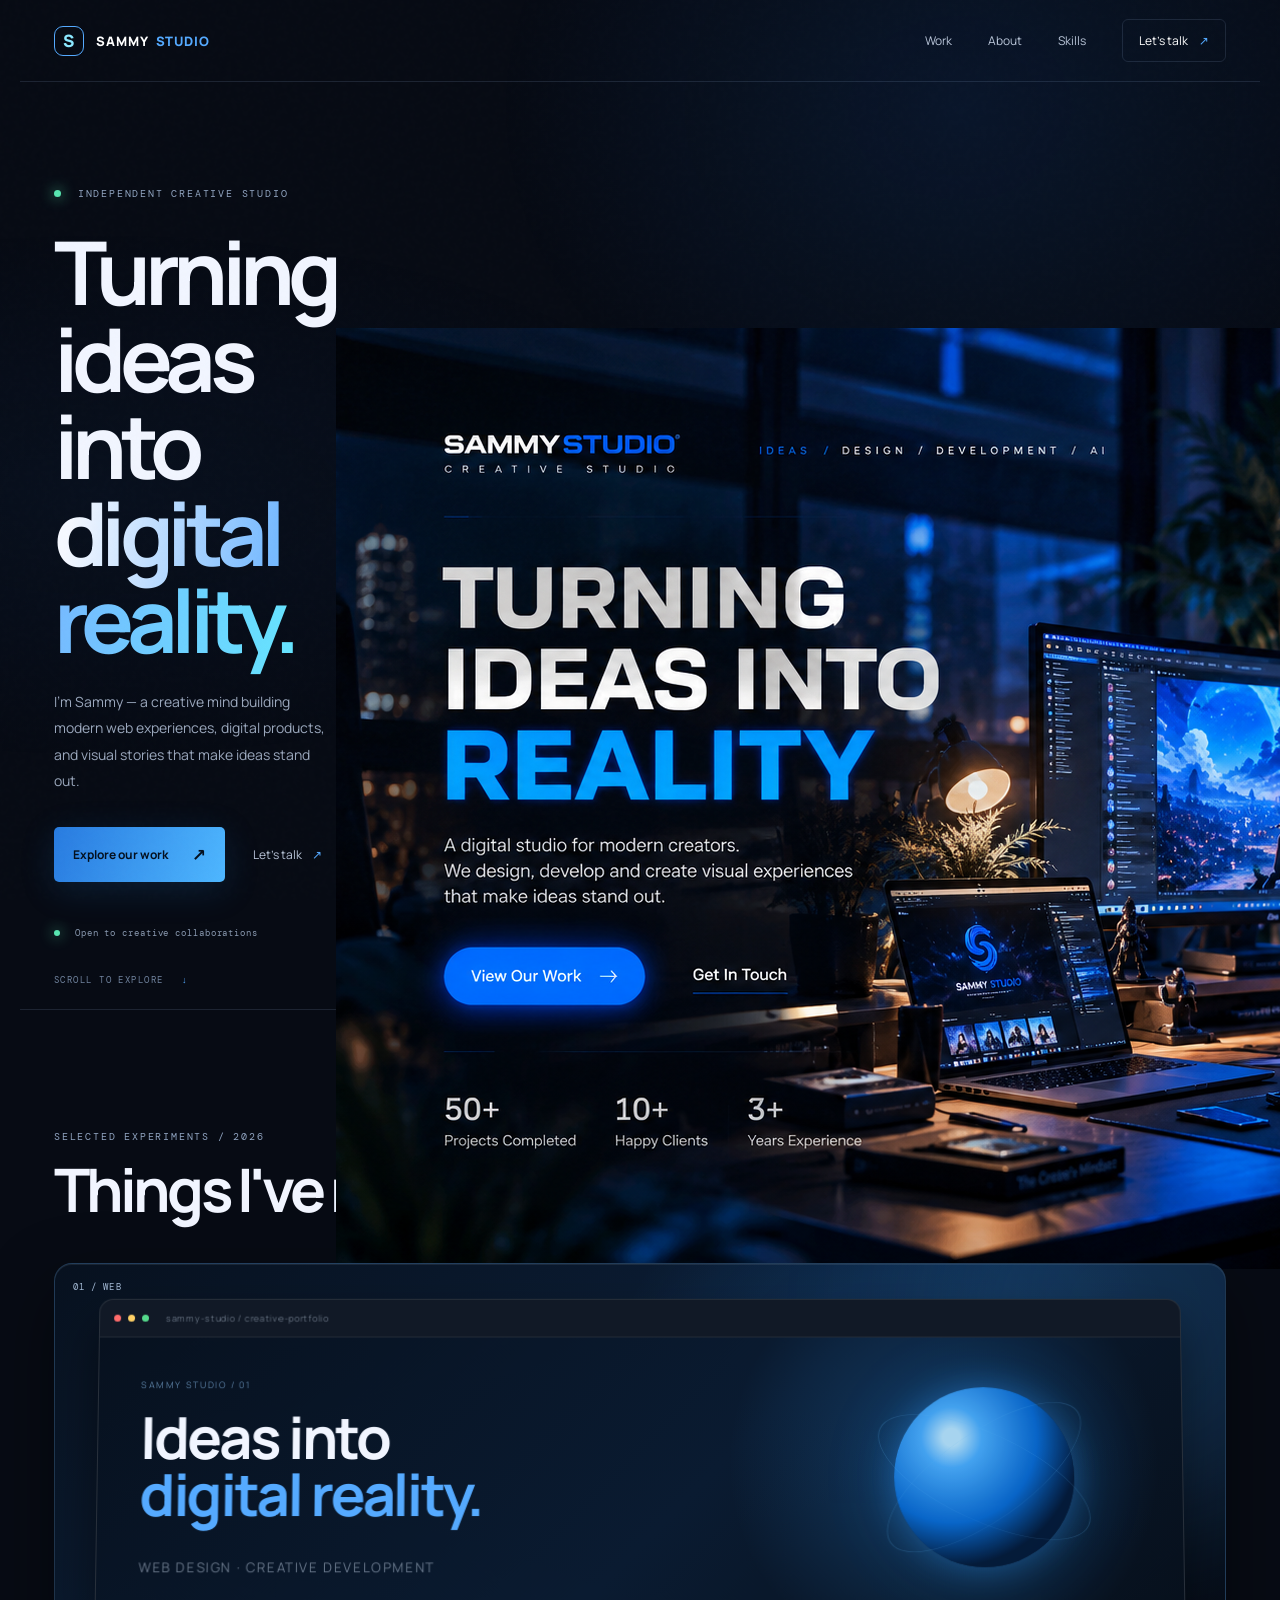
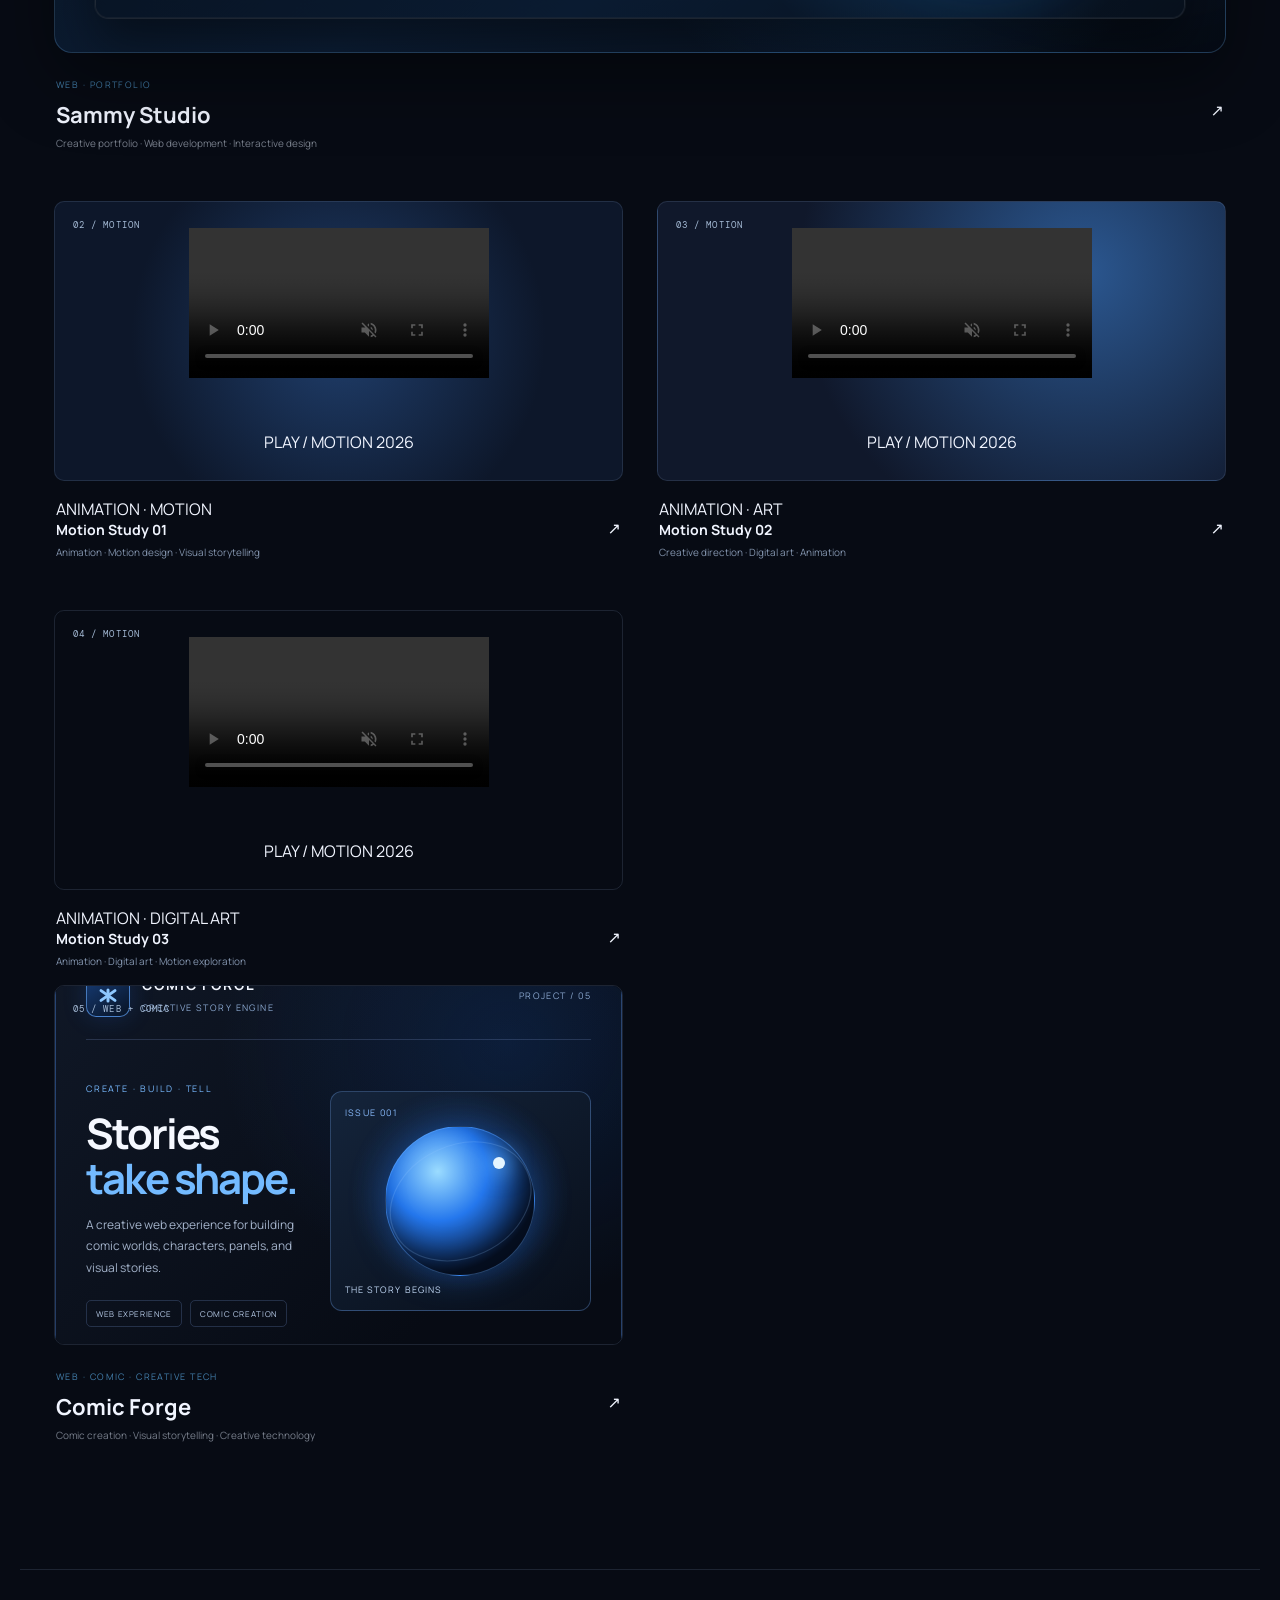
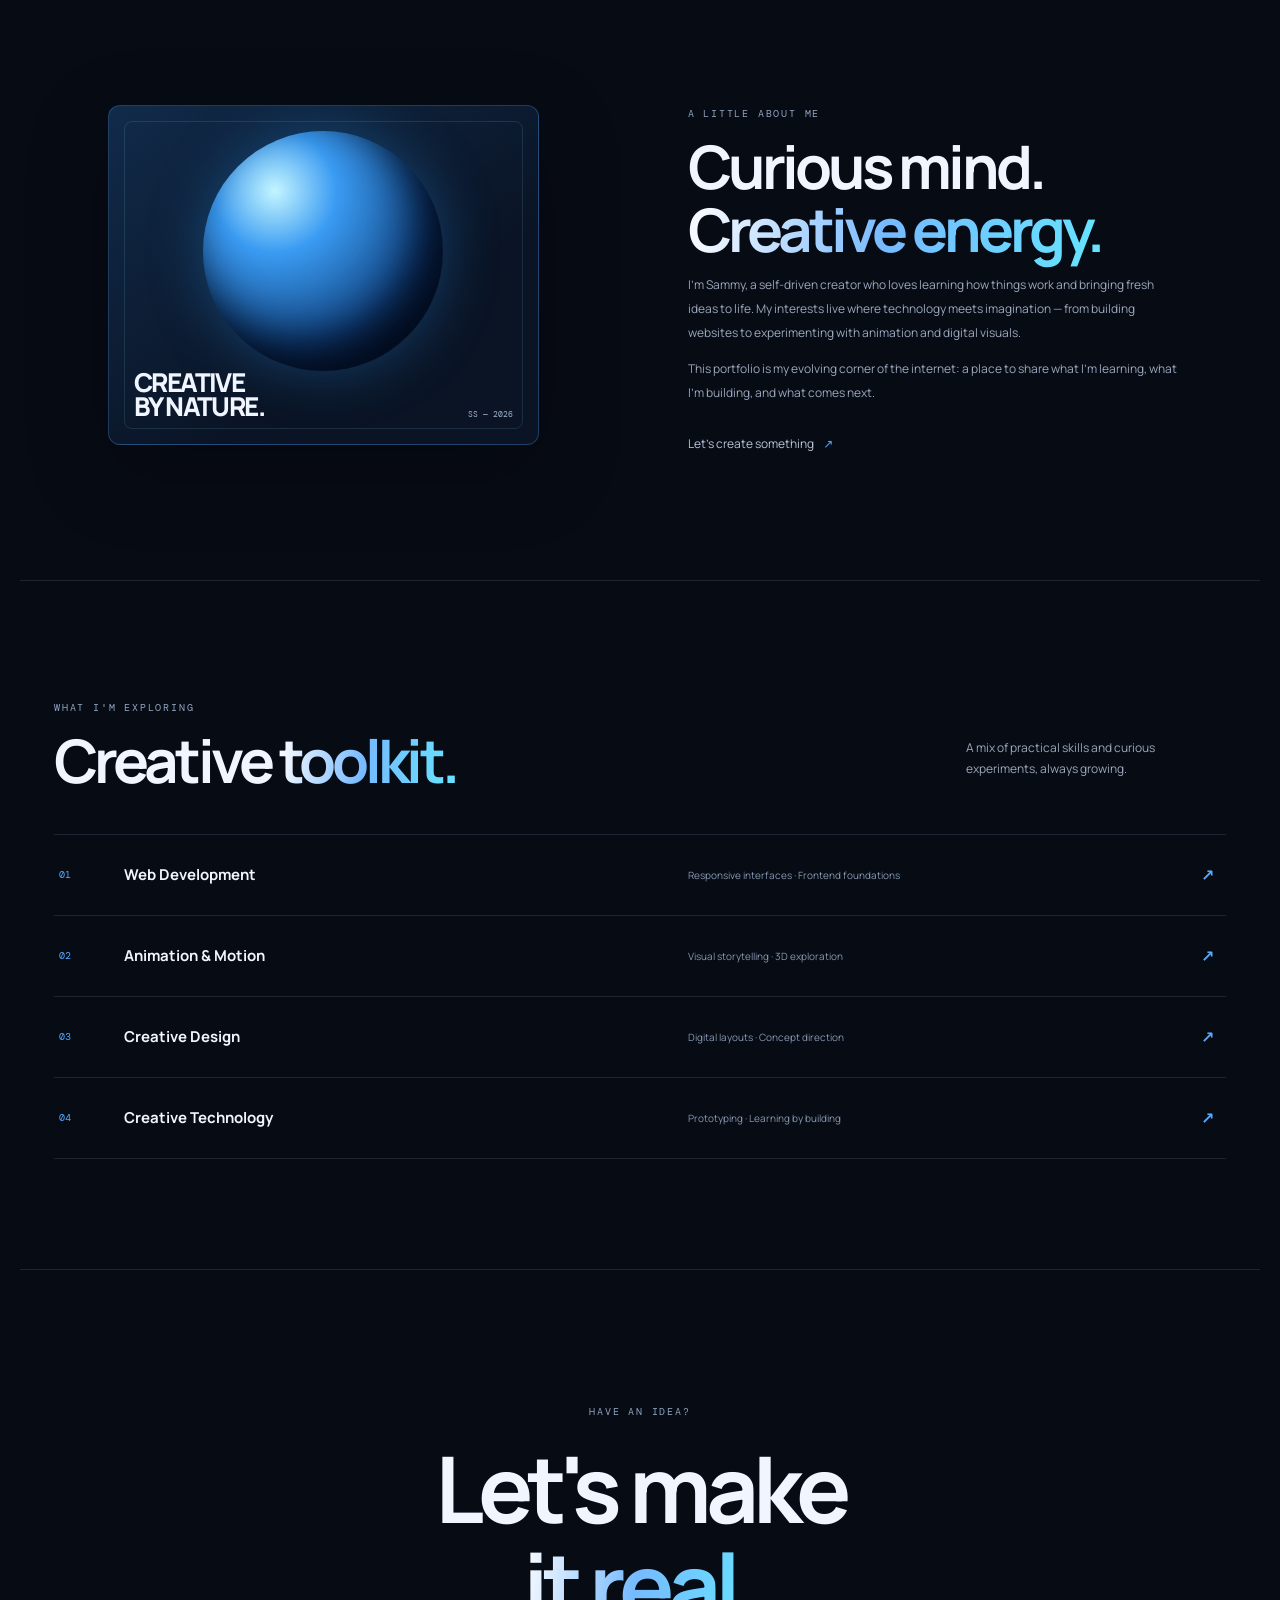
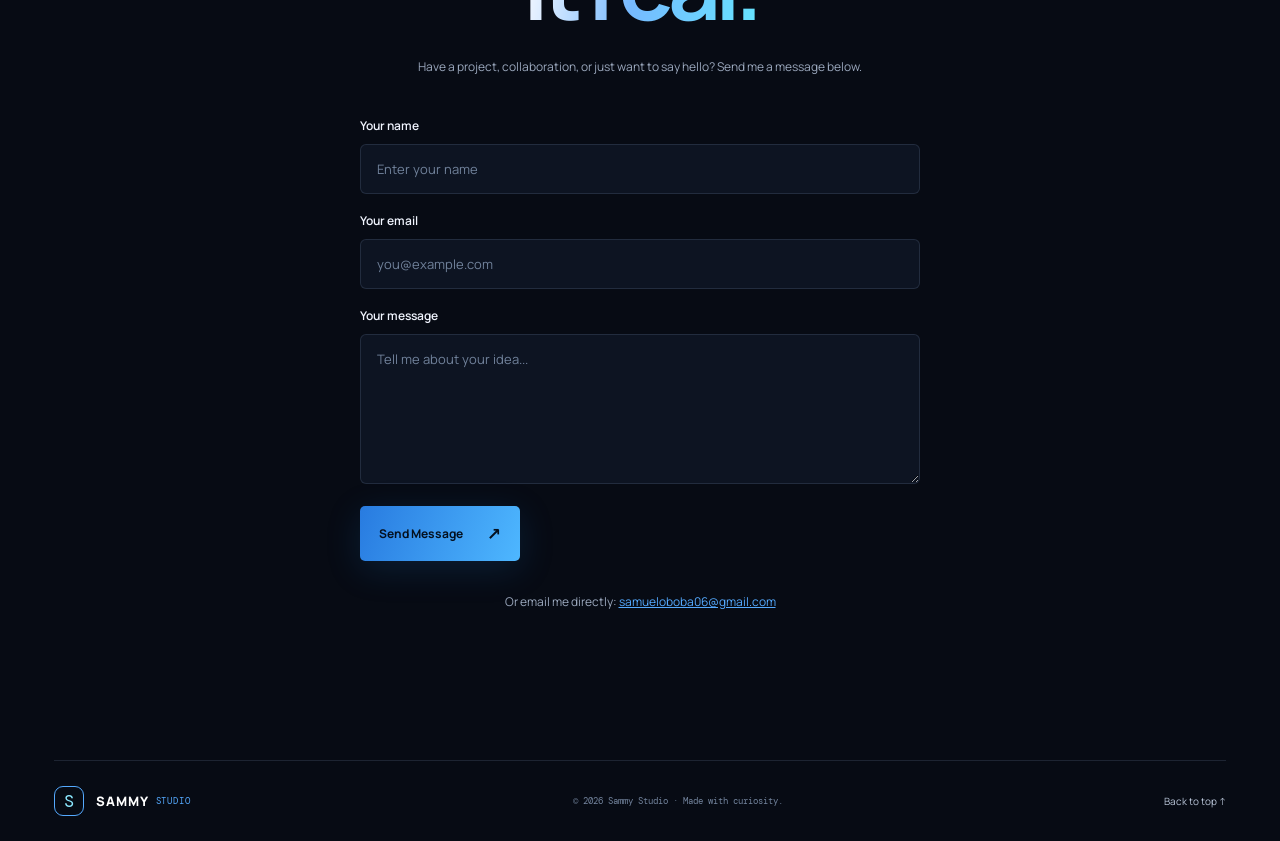
==== commit 51afd0ff: "Redesign homepage hero with new studio artwork" ====
--- a/index.html
+++ b/index.html
@@ -27,26 +27,37 @@
     </nav>
   </header>
   <main>
-    <section class="hero" id="home">
-      <div class="hero-copy">
-        <p class="eyebrow"><i></i> INDEPENDENT CREATIVE PORTFOLIO</p>
-        <h1>Ideas into<br><span class="gradient">digital reality.</span></h1>
-        <p class="intro">Hey, I'm Sammy — a creative mind exploring web experiences, animation, and visual storytelling. I turn curious ideas into things you can see, use, and feel.</p>
-        <div class="actions">
-          <a class="button primary" href="#work">Explore my work <span>↘</span></a>
-          <a class="text-link" href="#contact">Get in touch <span>↗</span></a>
-        </div>
-        <div class="availability"><span class="pulse"></span> Open to creative collaborations</div>
-      </div>
-      <div class="hero-art" aria-label="Abstract 3D blue sculptural artwork">
-        <div class="orbit orbit-one"></div><div class="orbit orbit-two"></div>
-        <div class="orb"><div class="orb-core"></div></div>
-        <div class="float-card card-a">✳ <small>IMAGINE</small></div>
-        <div class="float-card card-b"><span>3D</span><small>THINK BEYOND</small></div>
-        <div class="art-caption">CREATIVITY / 001</div>
-      </div>
-      <div class="scroll-note">SCROLL TO EXPLORE <span>↓</span></div>
-    </section>
+<section class="hero hero-premium" id="home">
+  <div class="hero-copy">
+    <p class="eyebrow"><i></i> INDEPENDENT CREATIVE STUDIO</p>
+
+    <h1>Turning ideas into <span class="gradient">digital reality.</span></h1>
+
+    <p class="intro">
+      I'm Sammy — a creative mind building modern web experiences,
+      digital products, and visual stories that make ideas stand out.
+    </p>
+
+    <div class="actions">
+      <a class="button primary" href="#work">Explore our work <span>↗</span></a>
+      <a class="text-link" href="#contact">Let's talk <span>↗</span></a>
+    </div>
+
+    <div class="availability">
+      <span class="pulse"></span>
+      Open to creative collaborations
+    </div>
+  </div>
+
+  <div class="hero-art hero-image-art">
+    <img
+      src="E8AF311F-A463-4170-A24A-47FC72F0CFD7.png"
+      alt="Sammy Studio's creative workspace and digital design portfolio"
+    >
+  </div>
+
+  <div class="scroll-note">SCROLL TO EXPLORE <span>↓</span></div>
+</section>
 
   <section class="work section" id="work">
   <div class="section-head">
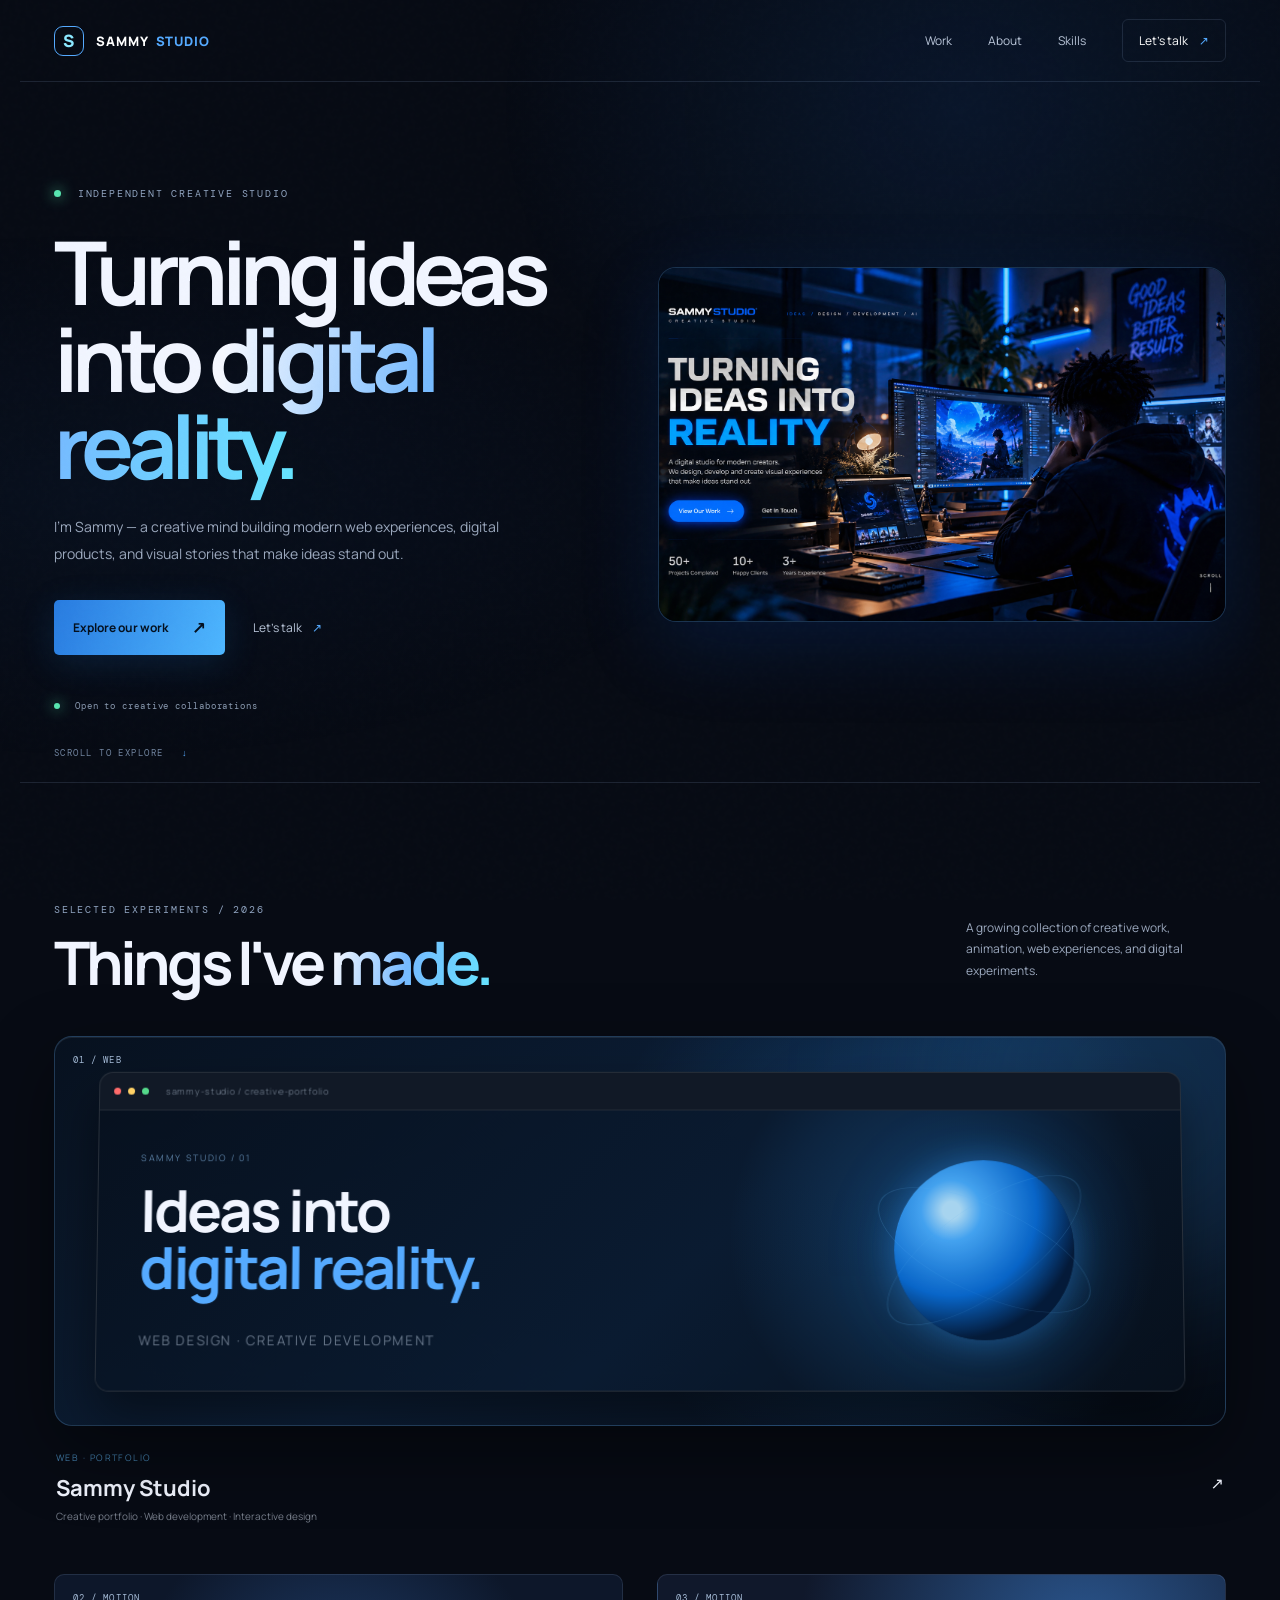
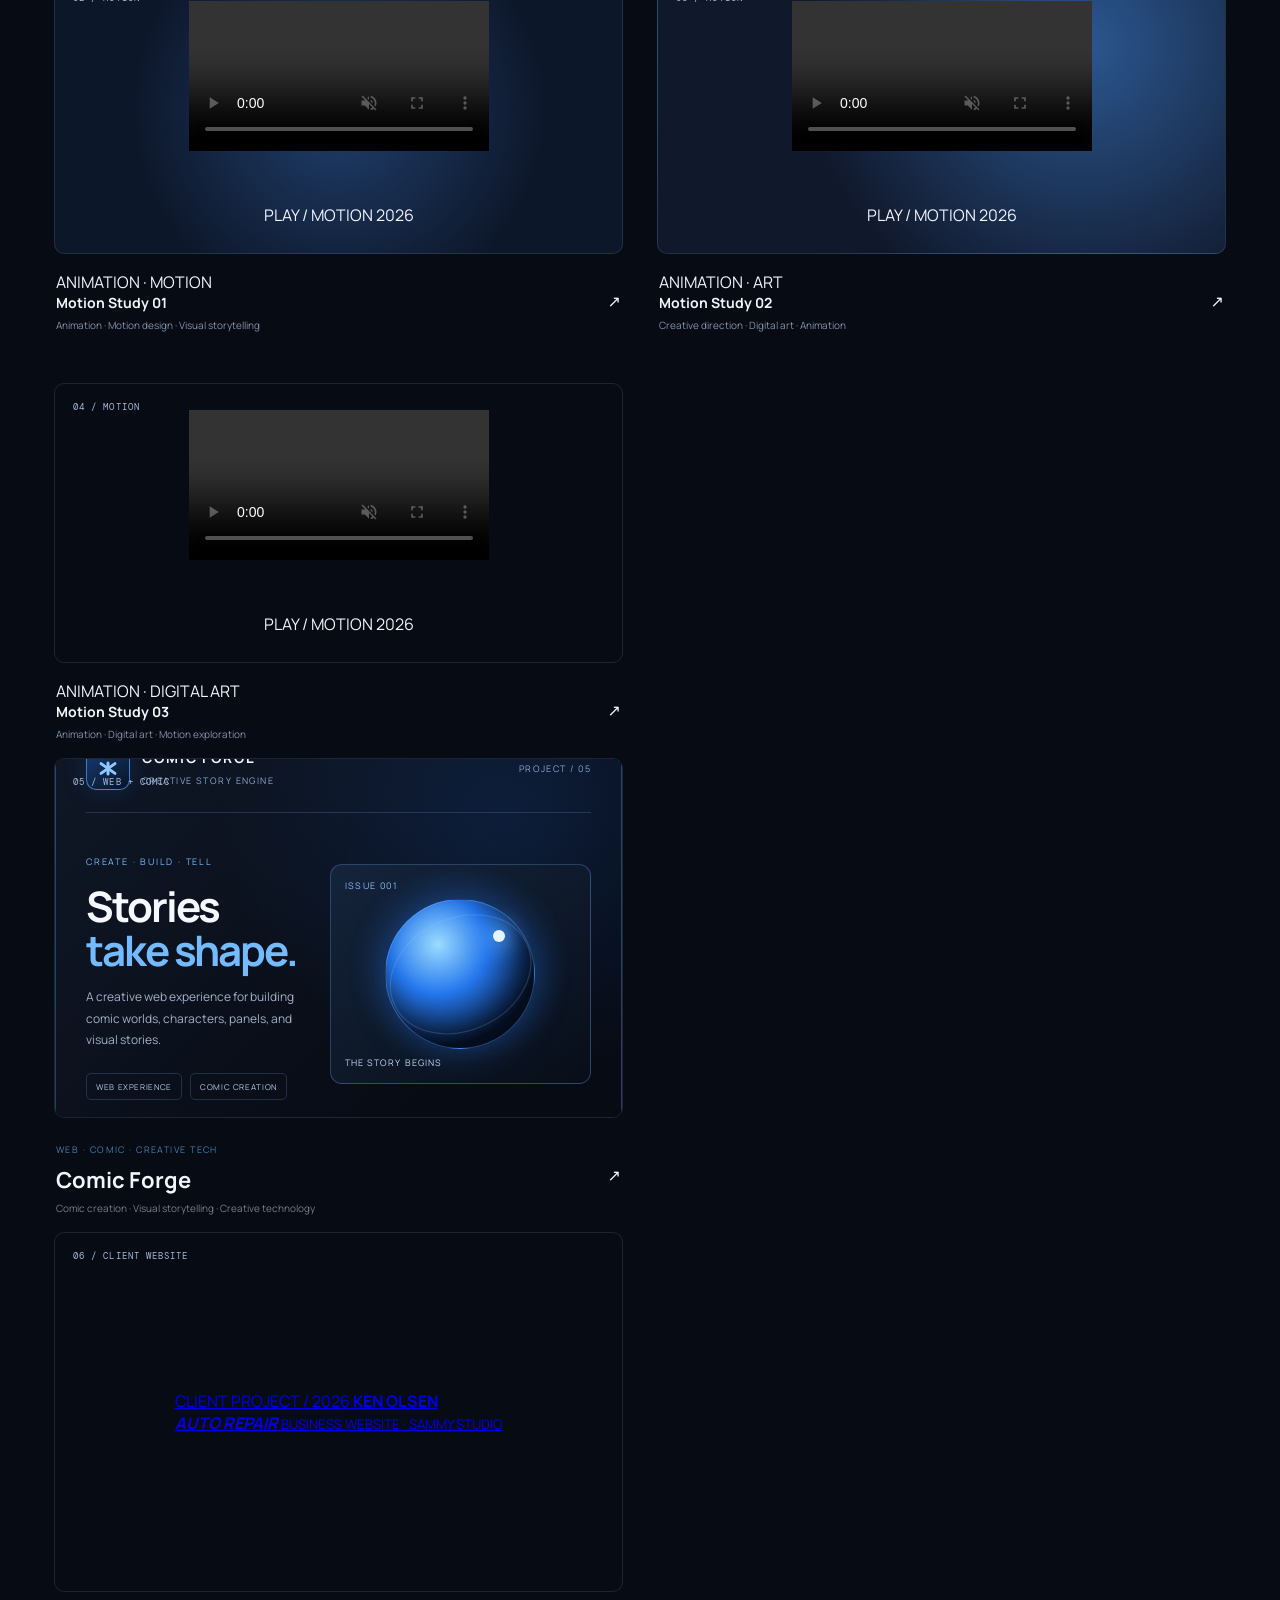
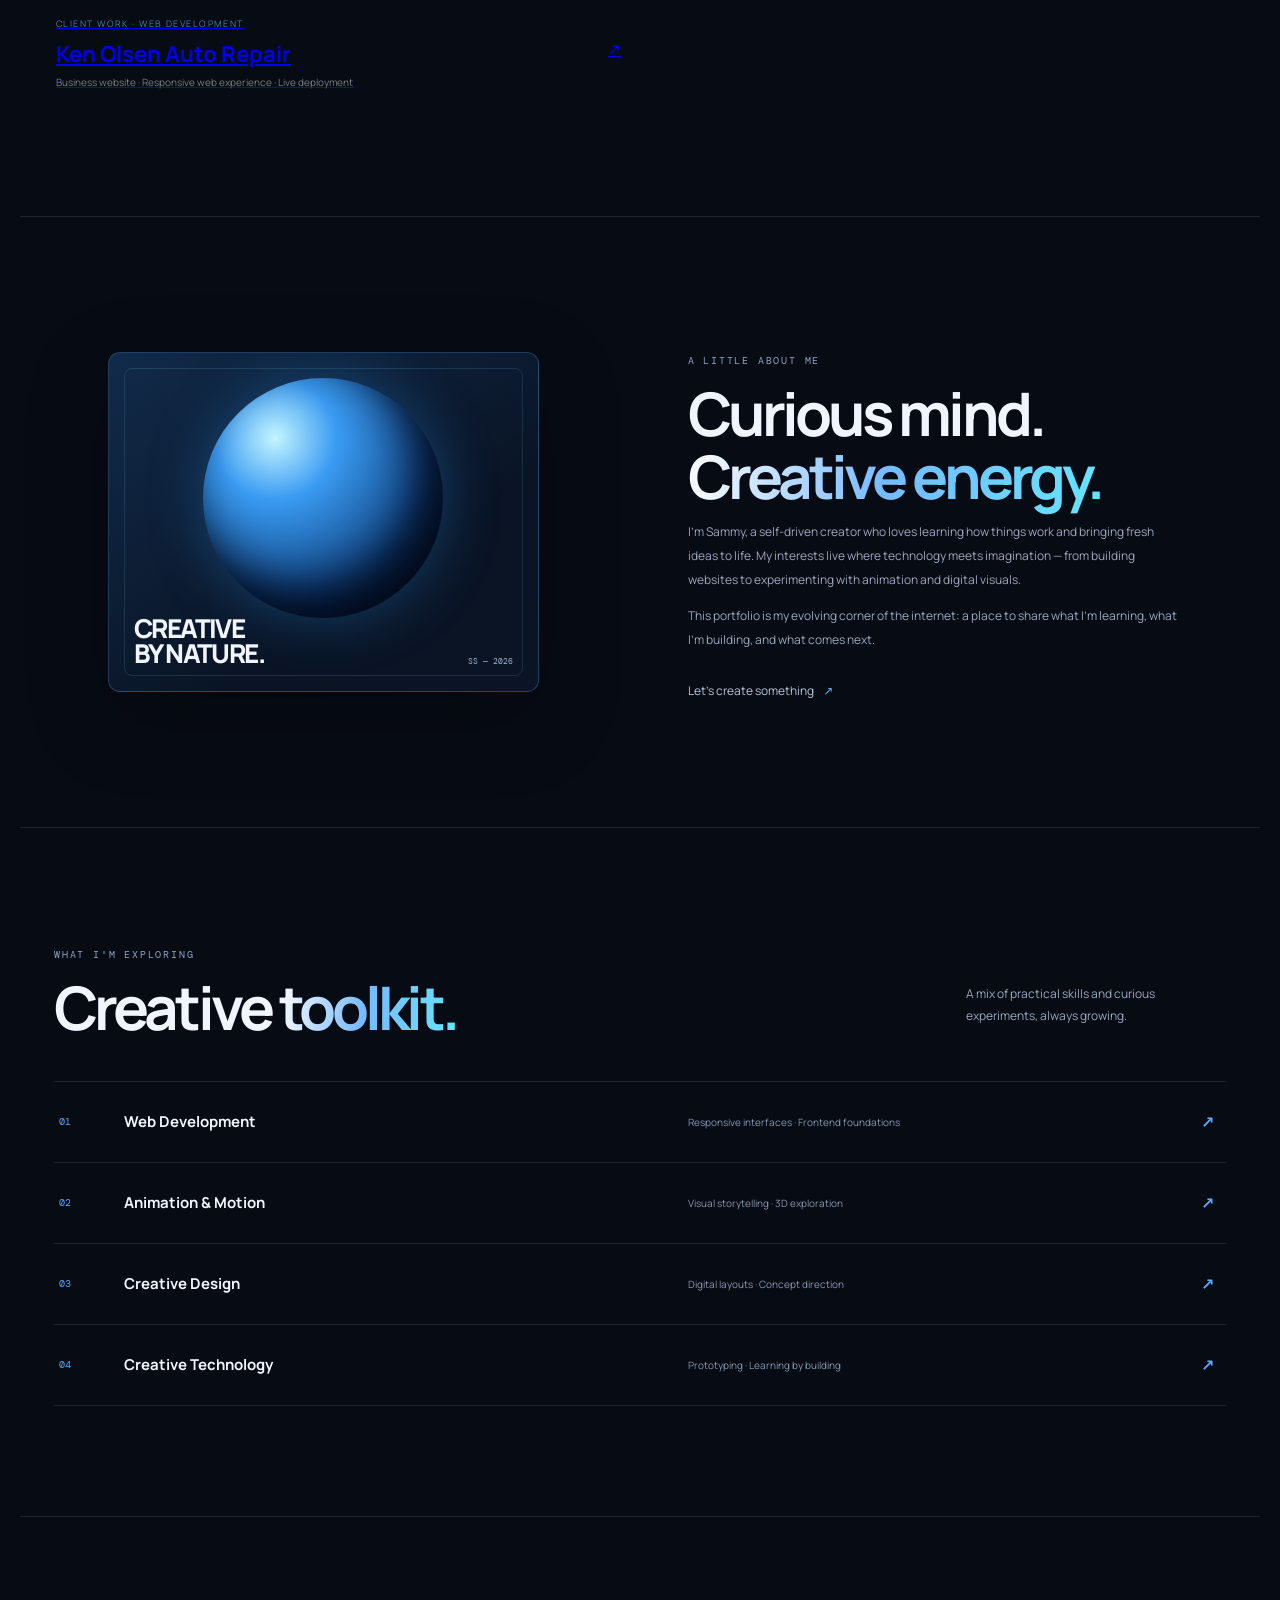
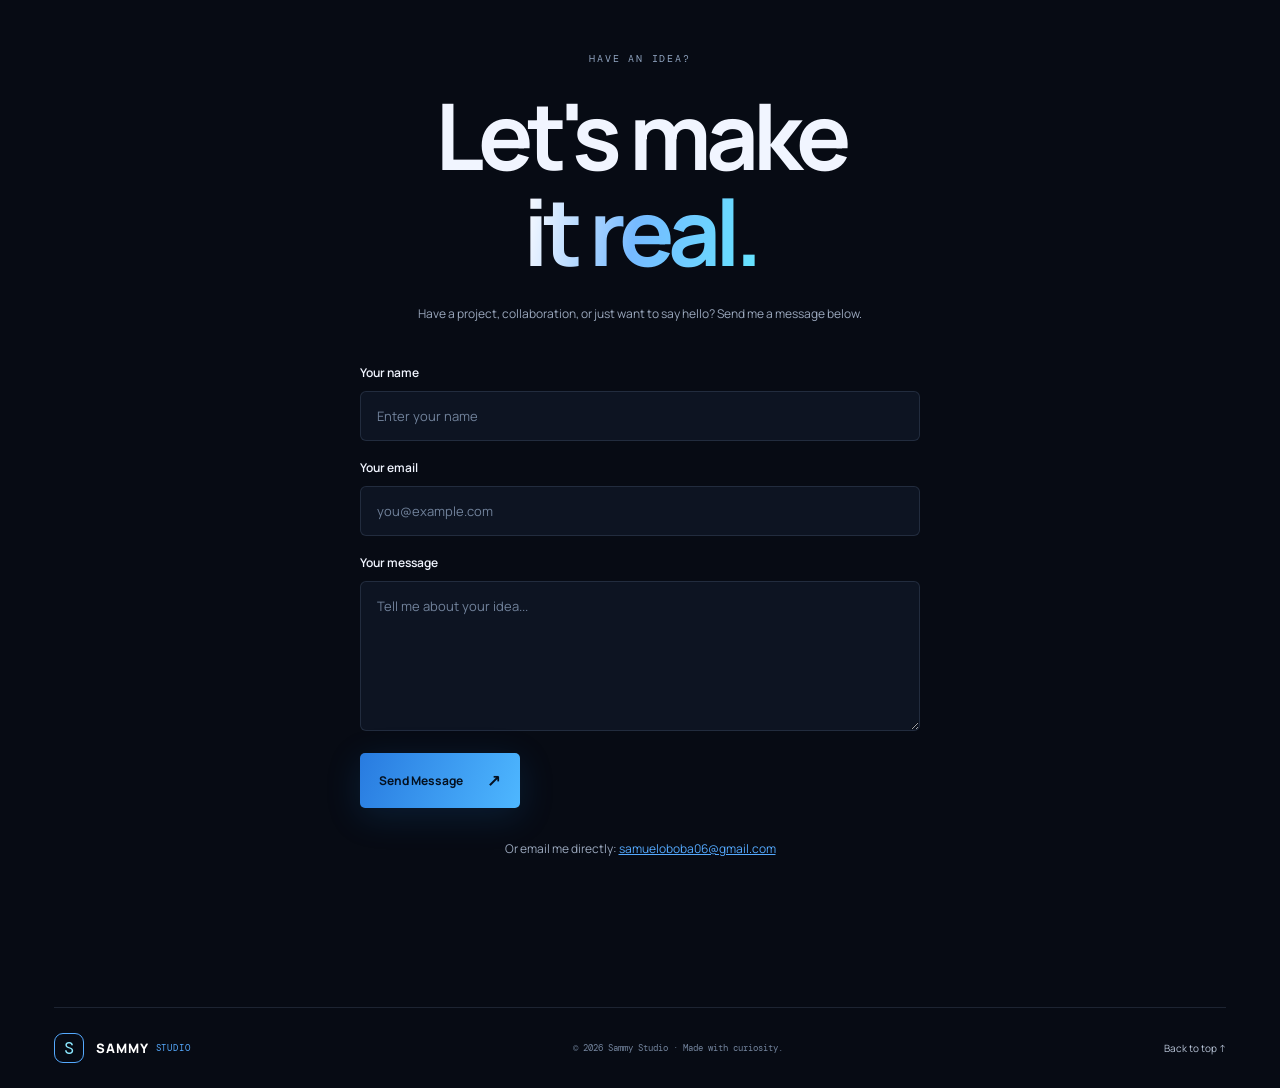
==== commit 8cad1b2f: "Update index.html" ====
--- a/index.html
+++ b/index.html
@@ -273,6 +273,28 @@
 
 </article>
 
+<!-- KEN OLSEN AUTO REPAIR -->
+<article class="project project-wide">
+  <a class="case-card-link" href="ken-olsen-auto-repair.html" aria-label="View Ken Olsen Auto Repair case study">
+    <div class="project-visual ken-olsen-card-visual">
+      <span class="visual-index">06 / CLIENT WEBSITE</span>
+      <div class="ken-olsen-card-art">
+        <span>CLIENT PROJECT / 2026</span>
+        <strong>KEN OLSEN<br><em>AUTO REPAIR</em></strong>
+        <small>BUSINESS WEBSITE · SAMMY STUDIO</small>
+      </div>
+    </div>
+    <div class="project-meta">
+      <div>
+        <span class="project-type">CLIENT WORK · WEB DEVELOPMENT</span>
+        <h3>Ken Olsen Auto Repair</h3>
+        <p>Business website · Responsive web experience · Live deployment</p>
+      </div>
+      <span class="project-icon" aria-hidden="true">↗</span>
+    </div>
+  </a>
+</article>
+
 </div>
   
     </section>
--- a/styles.css
+++ b/styles.css
@@ -657,3 +657,37 @@
     flex-direction: column;
   }
 }
+
+/* Sammy Studio — premium homepage hero artwork */
+.hero-premium {
+  position: relative;
+  overflow: hidden;
+}
+
+.hero-image-art {
+  width: 100%;
+  max-width: 100%;
+  min-width: 0;
+  height: auto;
+  aspect-ratio: 16 / 10;
+  overflow: hidden;
+  border: 1px solid rgba(85, 170, 255, 0.25);
+  border-radius: 18px;
+  background: #070b14;
+  box-shadow: 0 24px 80px rgba(0, 80, 200, 0.18);
+}
+
+.hero-image-art img {
+  display: block;
+  width: 100%;
+  height: 100%;
+  object-fit: cover;
+  object-position: center;
+}
+
+@media (max-width: 768px) {
+  .hero-image-art {
+    aspect-ratio: 4 / 3;
+    border-radius: 12px;
+  }
+}
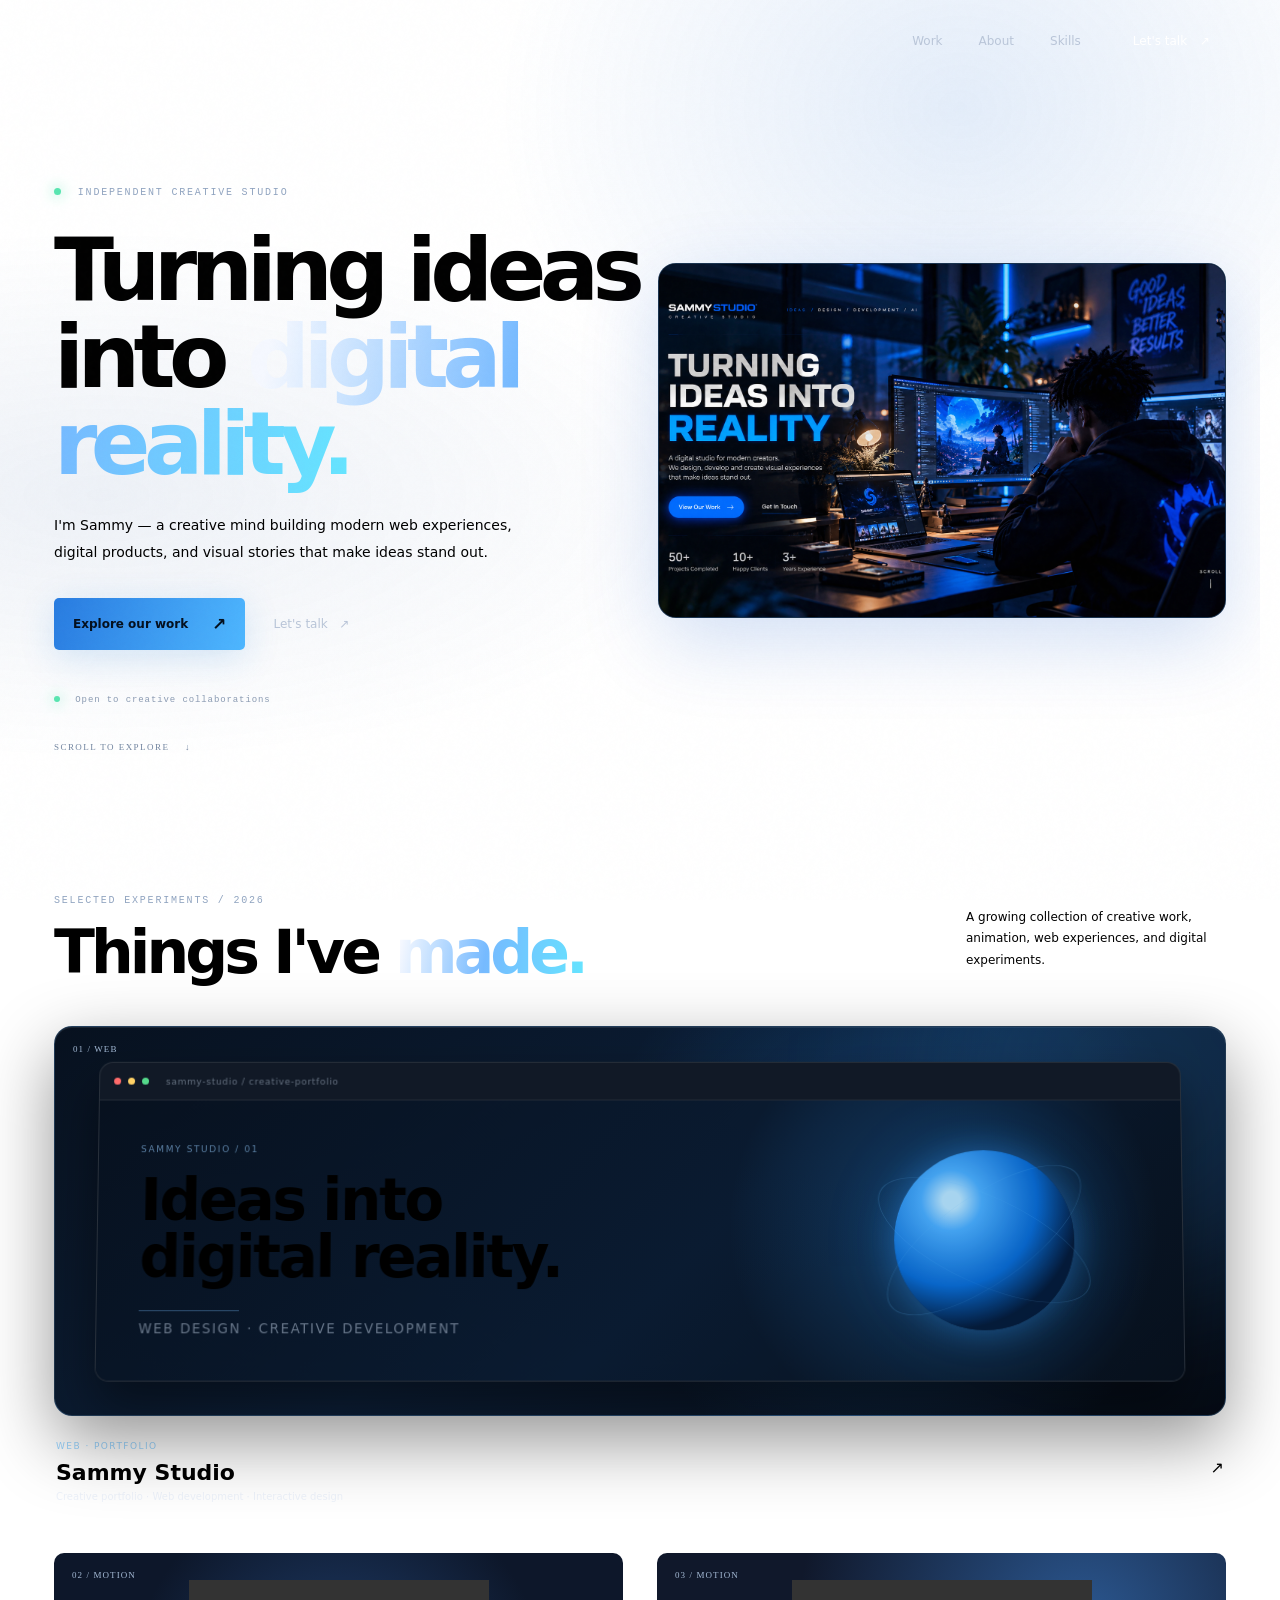
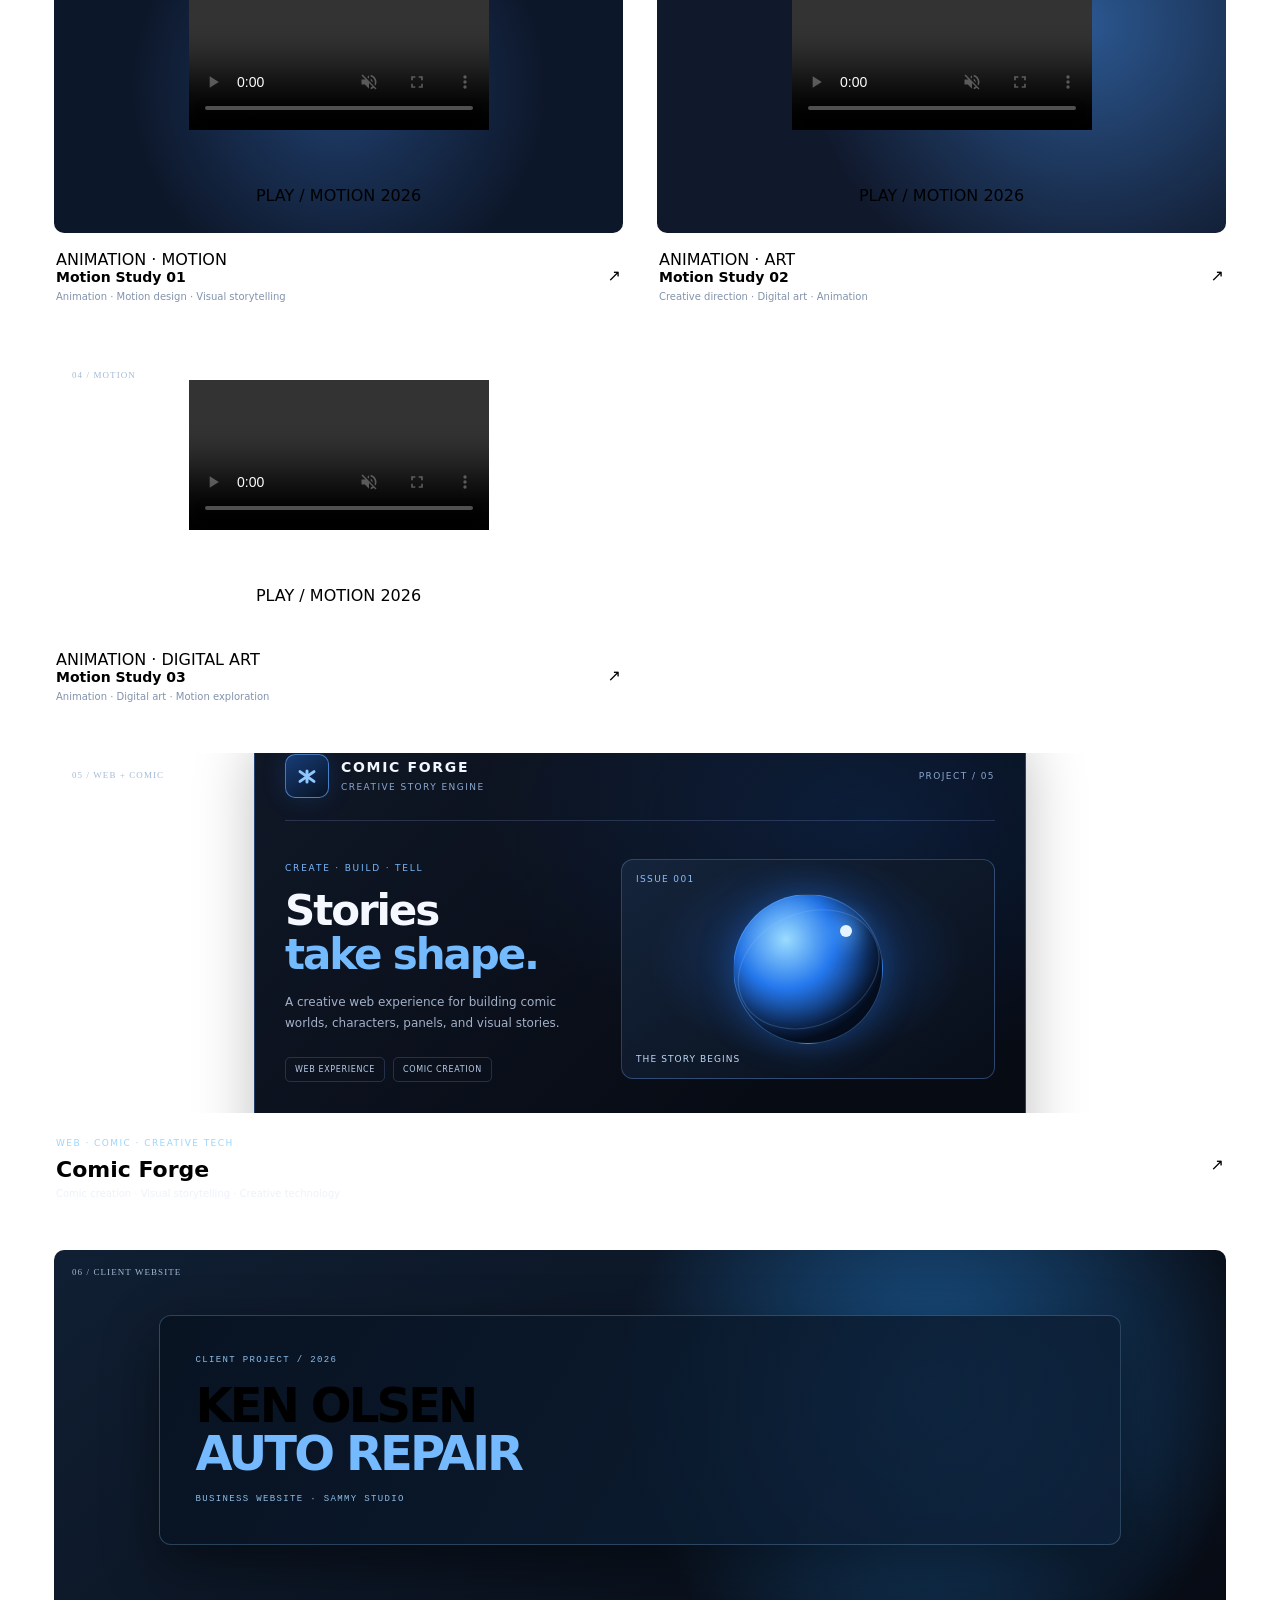
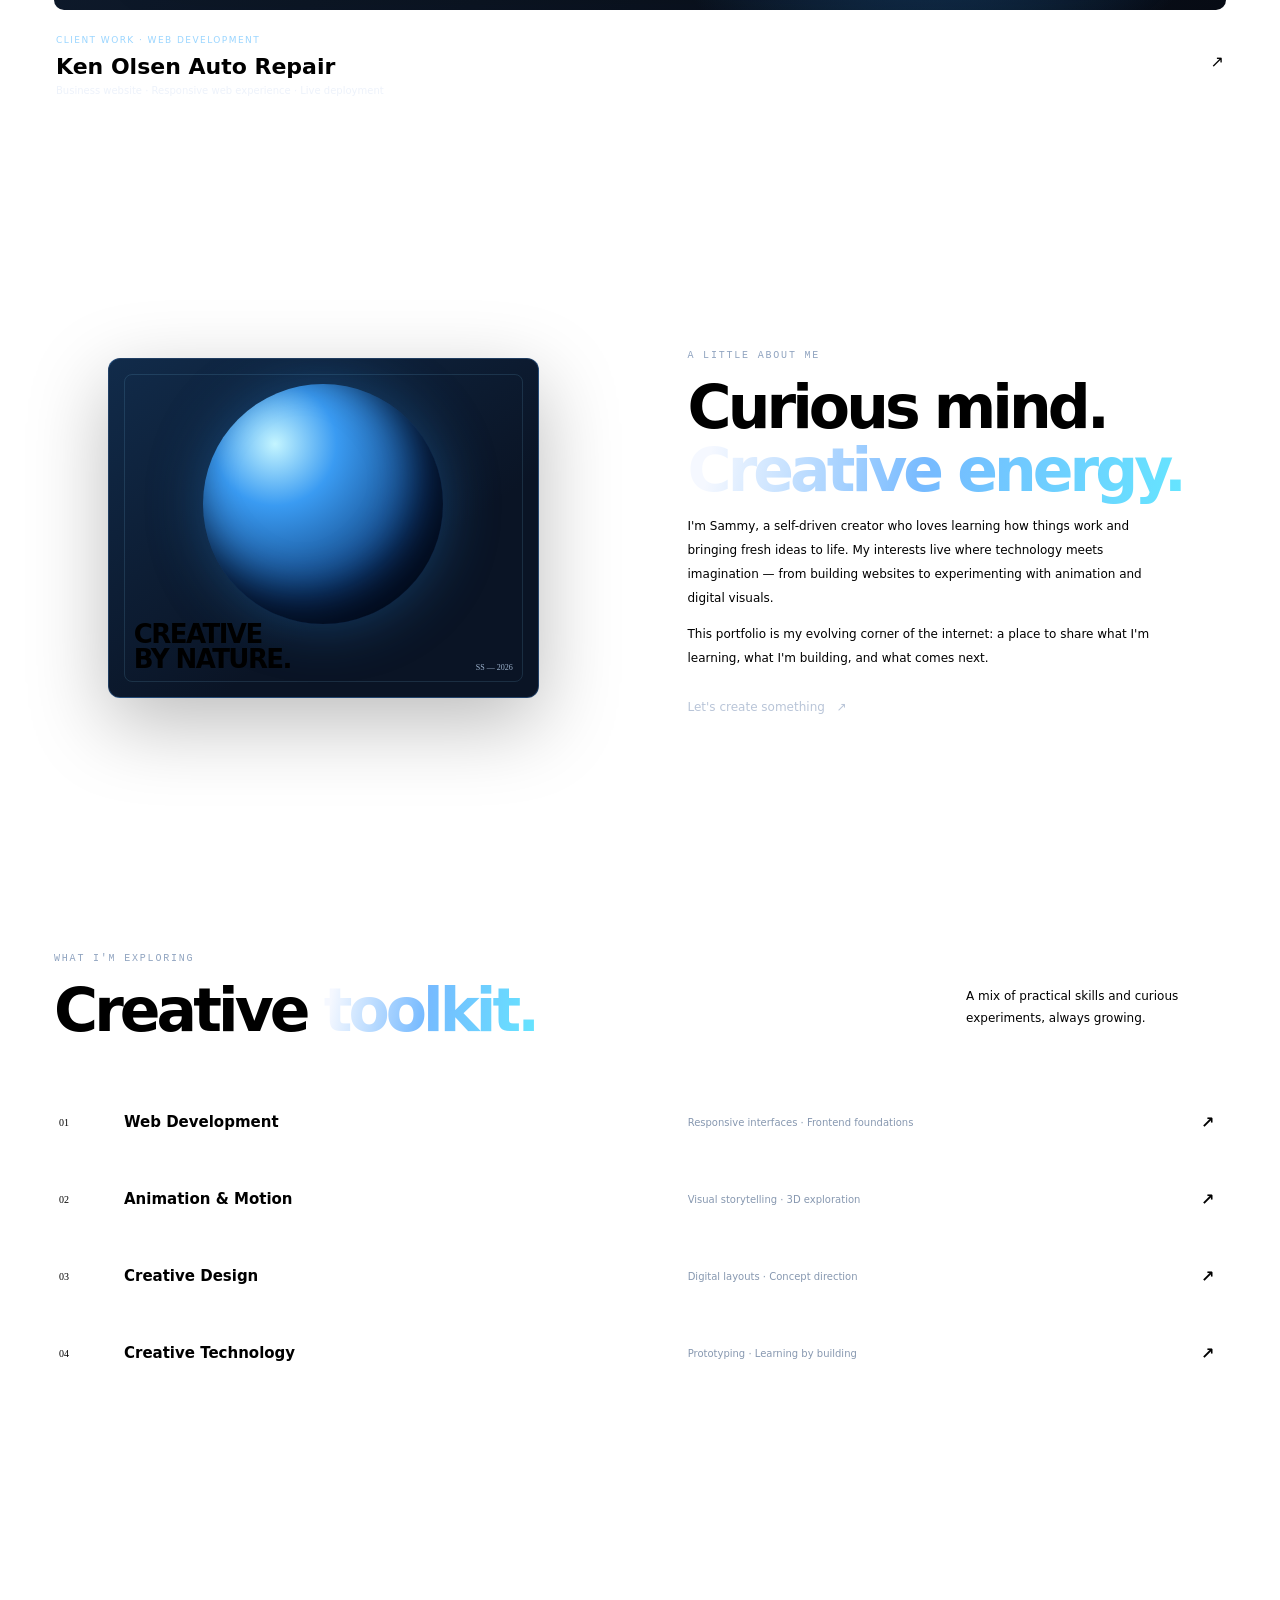
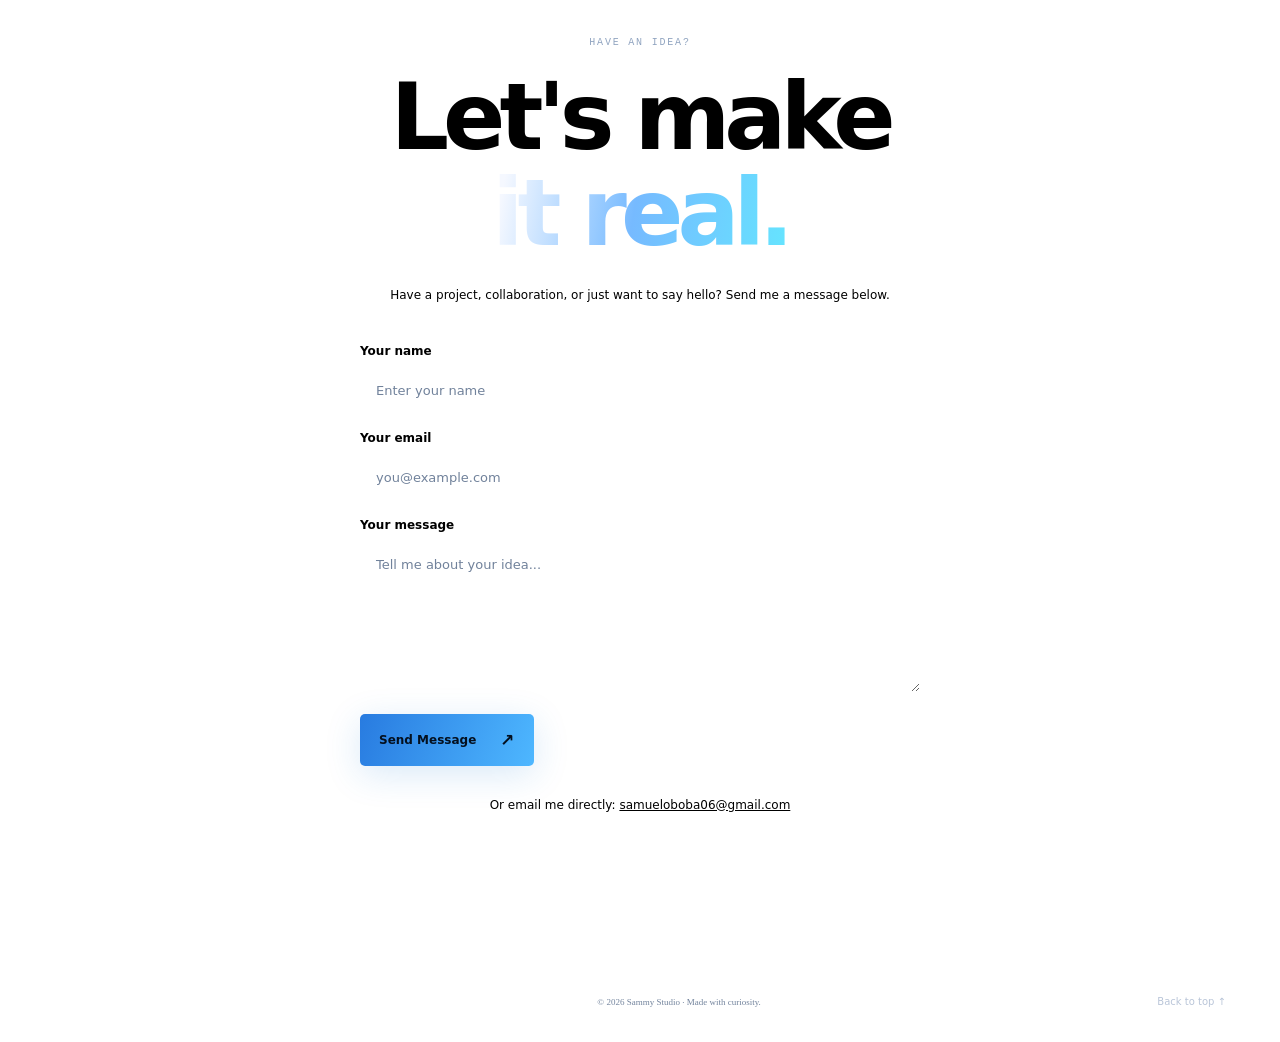
==== commit b69724ac: "Add Ken Olsen Repair project card" ====
--- a/index.html
+++ b/index.html
@@ -186,10 +186,11 @@
         <h3>Motion Study 03</h3>
         <p>Animation · Digital art · Motion exploration</p>
       </div>
-      <span class="project-icon">↗</span>
-  
-    </div>
-    
+      <span class="project-icon">↗</span
+    </div>
+
+  </article>
+      
 <!-- PROJECT 05 — COMIC FORGE -->
 <article class="project project-wide">
 
@@ -273,7 +274,7 @@
 
 </article>
 
-<!-- KEN OLSEN AUTO REPAIR -->
+    <!-- KEN OLSEN AUTO REPAIR -->
 <article class="project project-wide">
   <a class="case-card-link" href="ken-olsen-auto-repair.html" aria-label="View Ken Olsen Auto Repair case study">
     <div class="project-visual ken-olsen-card-visual">
--- a/styles.css
+++ b/styles.css
@@ -1,4 +1,4 @@
-@import url('https://fonts.googleapis.com/css2?family=DM+Mono:wght@400;500&family=Manrope:wght@400;500;600;700;800&display=swap');
+you@import url('https://fonts.googleapis.com/css2?family=DM+Mono:wght@400;500&family=Manrope:wght@400;500;600;700;800&display=swap');
 :root{--bg:#070b14;--panel:#0d1422;--text:#f1f5ff;--muted:#9ba8bd;--blue:#55aaff;--cyan:#8be8ff;--line:rgba(164,190,230,.14)}*{box-sizing:border-box}html{scroll-behavior:smooth;scroll-padding-top:90px}body{margin:0;background:var(--bg);color:var(--text);font-family:Manrope,system-ui,sans-serif;overflow-x:hidden}body:before{content:"";position:fixed;inset:0;pointer-events:none;background:radial-gradient(ellipse at 75% 12%,rgba(26,105,210,.12),transparent 34%),radial-gradient(ellipse at 8% 55%,rgba(25,74,150,.08),transparent 38%);z-index:-1}.noise{position:fixed;inset:0;opacity:.035;pointer-events:none;z-index:5;background-image:url("data:image/svg+xml,%3Csvg viewBox='0 0 180 180' xmlns='http://www.w3.org/2000/svg'%3E%3Cfilter id='n'%3E%3CfeTurbulence type='fractalNoise' baseFrequency='.9' numOctaves='3' stitchTiles='stitch'/%3E%3C/filter%3E%3Crect width='100%25' height='100%25' filter='url(%23n)' opacity='.4'/%3E%3C/svg%3E")}.nav{height:82px;display:flex;align-items:center;justify-content:space-between;max-width:1240px;padding:0 34px;margin:auto;border-bottom:1px solid var(--line);position:relative;z-index:10}.brand{display:flex;align-items:center;gap:7px;color:white;text-decoration:none;font-weight:800;letter-spacing:.07em;font-size:13px}.brand-mark{display:grid;place-items:center;width:30px;height:30px;border:1px solid var(--blue);border-radius:9px;color:var(--cyan);font-size:17px;margin-right:5px}.blue{color:var(--blue)}nav{display:flex;align-items:center;gap:36px}nav a,.text-link,footer>a{font-size:12px;color:#b9c5d8;text-decoration:none;transition:.2s}nav a:hover,.text-link:hover,footer>a:hover{color:white}.nav-cta{border:1px solid var(--line);padding:12px 16px;border-radius:6px;color:white}nav span{color:var(--blue);margin-left:9px}.menu{display:none;background:none;border:0;color:white;font-size:22px}.hero{max-width:1240px;margin:auto;min-height:650px;padding:95px 34px 70px;display:grid;grid-template-columns:1.03fr .97fr;align-items:center;position:relative}.eyebrow{font:10px 'DM Mono',monospace;letter-spacing:.18em;color:#90a4c0}.eyebrow i,.pulse{display:inline-block;width:7px;height:7px;border-radius:50%;background:#58e5b0;box-shadow:0 0 14px #58e5b0;margin-right:9px}.hero h1{font-size:clamp(50px,7vw,88px);letter-spacing:-.075em;line-height:.99;margin:28px 0 25px;font-weight:700}.gradient{background:linear-gradient(100deg,#f5f8ff 5%,#76baff 48%,#65e5ff 100%);-webkit-background-clip:text;background-clip:text;color:transparent}.intro{max-width:490px;color:var(--muted);font-size:14px;line-height:1.9}.actions{display:flex;align-items:center;gap:28px;margin-top:32px}.button{display:inline-flex;align-items:center;gap:24px;padding:16px 19px;border-radius:5px;text-decoration:none;font-size:12px;font-weight:700}.primary{background:linear-gradient(110deg,#287be0,#4eb7ff);color:#04101f;box-shadow:0 8px 35px #1e7ad52b}.button span{font-size:17px}.text-link span{color:var(--blue);margin-left:8px}.availability{margin-top:45px;color:#8b9bb2;font:9px 'DM Mono',monospace;letter-spacing:.1em}.availability .pulse{width:6px;height:6px}.hero-art{height:460px;position:relative;display:grid;place-items:center;perspective:900px}.orb{width:270px;height:270px;border-radius:43% 57% 62% 38%/43% 40% 60% 57%;background:radial-gradient(circle at 28% 22%,#b4efff 0,#5ebdff 8%,#1871d8 36%,#0c2d72 69%,#07142f 100%);box-shadow:inset -25px -25px 55px #030918,inset 12px 12px 28px #a0e5ff75,0 0 85px #1c81ed50;transform:rotate(-25deg);animation:float 7s ease-in-out infinite;position:relative}.orb:after{content:"";position:absolute;inset:13%;border:1px solid #a9e7ff52;border-radius:50%;transform:rotateX(65deg) rotateZ(30deg)}.orb-core{position:absolute;inset:31%;border-radius:50%;background:radial-gradient(circle at 30% 25%,#c7f5ff,#328be9 35%,#061a44 80%);filter:blur(1px);box-shadow:0 0 40px #69caff}.orbit{position:absolute;width:390px;height:150px;border:1px solid #55aaff48;border-radius:50%;transform:rotate(-31deg)}.orbit-two{width:330px;height:430px;transform:rotate(52deg);border-color:#75dfff27}.float-card{position:absolute;background:#101e32c9;border:1px solid #8bcaff38;backdrop-filter:blur(12px);box-shadow:0 15px 40px #0005;border-radius:10px;padding:13px 16px;color:#8bdcff}.float-card small{display:block;font:8px 'DM Mono',monospace;letter-spacing:.12em;color:#8ea7c4;margin-top:5px}.card-a{top:80px;left:5%;font-size:23px;transform:rotate(-9deg)}.card-b{right:0;bottom:85px;transform:rotate(8deg)}.card-b span{font-size:30px;font-weight:800}.art-caption{position:absolute;bottom:25px;right:7%;font:9px 'DM Mono';letter-spacing:.2em;color:#627b9c}.scroll-note{position:absolute;bottom:23px;left:34px;font:9px 'DM Mono';letter-spacing:.16em;color:#71849f}.scroll-note span{color:var(--blue);margin-left:12px}.section{max-width:1240px;margin:auto;padding:110px 34px}.work{border-top:1px solid var(--line)}.section-head{display:flex;justify-content:space-between;align-items:end;margin-bottom:42px}.section h2,.contact h2{font-size:clamp(38px,5vw,60px);letter-spacing:-.065em;line-height:1.05;margin:15px 0 0}.section-note{max-width:260px;color:var(--muted);font-size:12px;line-height:1.8}.project-grid{display:grid;grid-template-columns:1fr 1fr;gap:34px}.project-wide{grid-column:span 2}.project-visual{height:280px;border:1px solid var(--line);border-radius:10px;position:relative;overflow:hidden;display:grid;place-items:center}.project-wide .project-visual{height:360px}.visual-one{background:radial-gradient(ellipse at 50% 85%,#174b8a,#0b1b35 54%,#0a1120)}.window{width:65%;height:72%;border:1px solid #8acaff4d;border-radius:8px;background:#081426d9;box-shadow:0 20px 70px #0008;transform:perspective(700px) rotateX(4deg) rotateY(-8deg);overflow:hidden}.window-top{height:26px;border-bottom:1px solid #ffffff1a;display:flex;align-items:center;padding:0 10px;gap:5px}.window-top b{width:5px;height:5px;border-radius:50%;background:#59aaff}.window-top span{margin-left:auto;color:#7189a6;font:7px 'DM Mono'}.window-body{padding:25px 32px}.mini-label{font:8px 'DM Mono';letter-spacing:.15em;color:#75caff}.window-body strong{display:block;font-size:clamp(24px,4vw,45px);line-height:1.05;letter-spacing:-.06em;margin:13px 0}.mini-pill{font-size:8px;background:#287be0;color:white;border-radius:20px;padding:8px 12px;display:inline-block}.visual-index{position:absolute;left:18px;top:17px;font:9px 'DM Mono';letter-spacing:.12em;color:#a4bad5}.visual-two{background:radial-gradient(circle at 50% 48%,#203f6d,#0d172a 65%)}.shape-cube{width:125px;height:125px;position:absolute;transform:rotate(32deg) skew(-8deg);background:linear-gradient(135deg,#9de8ff,#2c8bfa 40%,#102f71 75%);box-shadow:inset -20px -10px 25px #04112b,0 0 65px #368cfb88;border-radius:17px}.shape-cube:before{content:"";position:absolute;inset:12px;border:1px solid #c4f4ff9c;border-radius:12px}.visual-word{position:absolute;bottom:18px;left:22px;font-size:23px;line-height:.94;font-weight:800;letter-spacing:-.06em;color:#eaf5ff}.visual-three{background:radial-gradient(circle at 75% 25%,#2b5790,#10182b 60%)}.poster-type{font-size:clamp(27px,4vw,48px);line-height:.94;font-weight:800;letter-spacing:-.07em;z-index:1}.poster-type em{font-style:normal;color:#6dbdff}.poster-ring{position:absolute;width:210px;height:210px;border:25px solid #68bfff66;border-radius:50%;right:9%;top:14%;filter:drop-shadow(0 0 30px #2987df7a)}.project-meta{display:flex;justify-content:space-between;align-items:center;padding:17px 2px}.project-meta h3{font-size:14px;margin:0 0 6px}.project-meta p,.demo-note{font-size:10px;color:#8293ac;margin:0}.arrow{color:var(--blue);font-size:20px}.demo-note{margin-top:13px}.about{display:grid;grid-template-columns:1fr 1fr;gap:95px;align-items:center;border-top:1px solid var(--line)}.about-visual{display:grid;place-items:center;min-height:390px}.about-frame{width:80%;height:340px;border:1px solid #5baaff44;border-radius:12px;background:linear-gradient(145deg,#112b4a,#0a1425 65%);position:relative;overflow:hidden;display:flex;align-items:end;padding:25px;box-shadow:0 25px 80px #0004}.about-frame:before{content:"";position:absolute;inset:15px;border:1px solid #8ad5ff22;border-radius:8px}.about-sphere{position:absolute;width:240px;height:240px;top:25px;left:50%;transform:translateX(-50%);border-radius:50%;background:radial-gradient(circle at 30% 25%,#c4f5ff,#3a9bf2 25%,#10417e 65%,#07162d);box-shadow:inset -20px -25px 45px #020a1b,0 0 55px #278fe65a}.about-frame span{font-size:26px;line-height:.95;font-weight:800;letter-spacing:-.06em;z-index:1}.about-frame small{margin-left:auto;z-index:1;font:8px 'DM Mono';color:#a0b6d1}.about-copy p:not(.eyebrow){font-size:12px;line-height:2;color:var(--muted);max-width:490px}.about-copy .text-link{display:inline-block;margin-top:18px}.skills{border-top:1px solid var(--line)}.skill-list{border-top:1px solid var(--line);margin-top:35px}.skill-list>div{display:grid;grid-template-columns:55px 1.1fr 1fr 20px;align-items:center;padding:23px 5px;border-bottom:1px solid var(--line);gap:10px}.skill-list span{font:10px 'DM Mono';color:var(--blue)}.skill-list h3{font-size:15px;margin:0}.skill-list p{font-size:10px;color:#8798b0}.skill-list b{color:var(--blue)}.contact{text-align:center;border-top:1px solid var(--line);padding-top:125px;padding-bottom:125px}.contact .eyebrow{margin-bottom:22px}.contact h2{font-size:clamp(55px,8vw,92px)}.contact>p:not(.eyebrow){font-size:12px;color:var(--muted);margin:25px 0}.contact .button{margin:12px auto 20px}.contact small{display:block;color:#60738e;font-size:9px}footer{border-top:1px solid var(--line);max-width:1172px;margin:auto;padding:25px 0;display:flex;align-items:center;justify-content:space-between}footer span{font:9px 'DM Mono';color:#73849d}footer>a{font-size:10px}@keyframes float{0%,100%{transform:translateY(0) rotate(-25deg)}50%{transform:translateY(-17px) rotate(-17deg)}}@media(max-width:760px){.nav{height:70px;padding:0 20px}.menu{display:block}nav{display:none;position:absolute;top:69px;left:0;right:0;padding:22px;background:#0b1321;border-bottom:1px solid var(--line);flex-direction:column;gap:22px}nav.open{display:flex}.hero{padding:70px 22px 65px;grid-template-columns:1fr;min-height:auto}.hero h1{font-size:clamp(52px,13vw,78px)}.hero-art{height:340px;margin-top:25px}.orb{width:205px;height:205px}.orbit{width:300px;height:120px}.orbit-two{height:320px;width:240px}.card-a{left:4%;top:45px}.card-b{right:4%;bottom:42px}.scroll-note{left:22px;bottom:20px}.section{padding:78px 22px}.section-head{display:block}.section-note{margin-top:18px}.project-grid{grid-template-columns:1fr;gap:20px}.project-wide{grid-column:auto}.project-wide .project-visual{height:270px}.project-visual{height:250px}.window{width:82%}.window-body{padding:20px}.about{grid-template-columns:1fr;gap:30px}.about-visual{min-height:310px}.about-frame{height:290px;width:88%}.about-sphere{width:195px;height:195px}.skill-list>div{grid-template-columns:30px 1fr 18px}.skill-list p{grid-column:2;grid-row:2;margin:5px 0 0}.skill-list b{grid-column:3;grid-row:1/3}footer{margin:0 22px;gap:15px;flex-wrap:wrap}footer span{order:3;width:100%}}@media(prefers-reduced-motion:reduce){html{scroll-behavior:auto}*,*:before,*:after{animation:none!important;transition:none!important}}
 /* Sammy Studio contact form */
 .contact-form {
@@ -691,3 +691,60 @@
     border-radius: 12px;
   }
 }
+/* Homepage feature card for Ken Olsen Auto Repair */
+.case-card-link {
+  display: block;
+  color: inherit;
+  text-decoration: none;
+}
+
+.ken-olsen-card-visual {
+  background: radial-gradient(circle at 75% 40%, #1a5790 0, transparent 35%),
+    linear-gradient(145deg, #101f33, #070b14);
+}
+
+.ken-olsen-card-art {
+  width: 82%;
+  min-height: 230px;
+  padding: 35px;
+  border: 1px solid #8bcaff42;
+  border-radius: 12px;
+  background: linear-gradient(120deg, #081321e8, #0d2038d9);
+  box-shadow: 0 20px 55px #0007;
+  display: flex;
+  flex-direction: column;
+  justify-content: center;
+  gap: 17px;
+}
+
+.ken-olsen-card-art span,
+.ken-olsen-card-art small {
+  font: 9px 'DM Mono', monospace;
+  letter-spacing: .15em;
+  color: #8dbde9;
+}
+
+.ken-olsen-card-art strong {
+  font-size: clamp(27px, 4vw, 48px);
+  line-height: .98;
+  letter-spacing: -.06em;
+}
+
+.ken-olsen-card-art em {
+  font-style: normal;
+  color: #75baff;
+}
+
+.case-card-link:hover .ken-olsen-card-visual {
+  border-color: #55aaff88;
+  box-shadow: 0 15px 45px #1464c020;
+}
+
+@media (max-width: 760px) {
+  .ken-olsen-card-art {
+    width: 90%;
+    min-height: 190px;
+    padding: 23px;
+  }
+  }
+    
